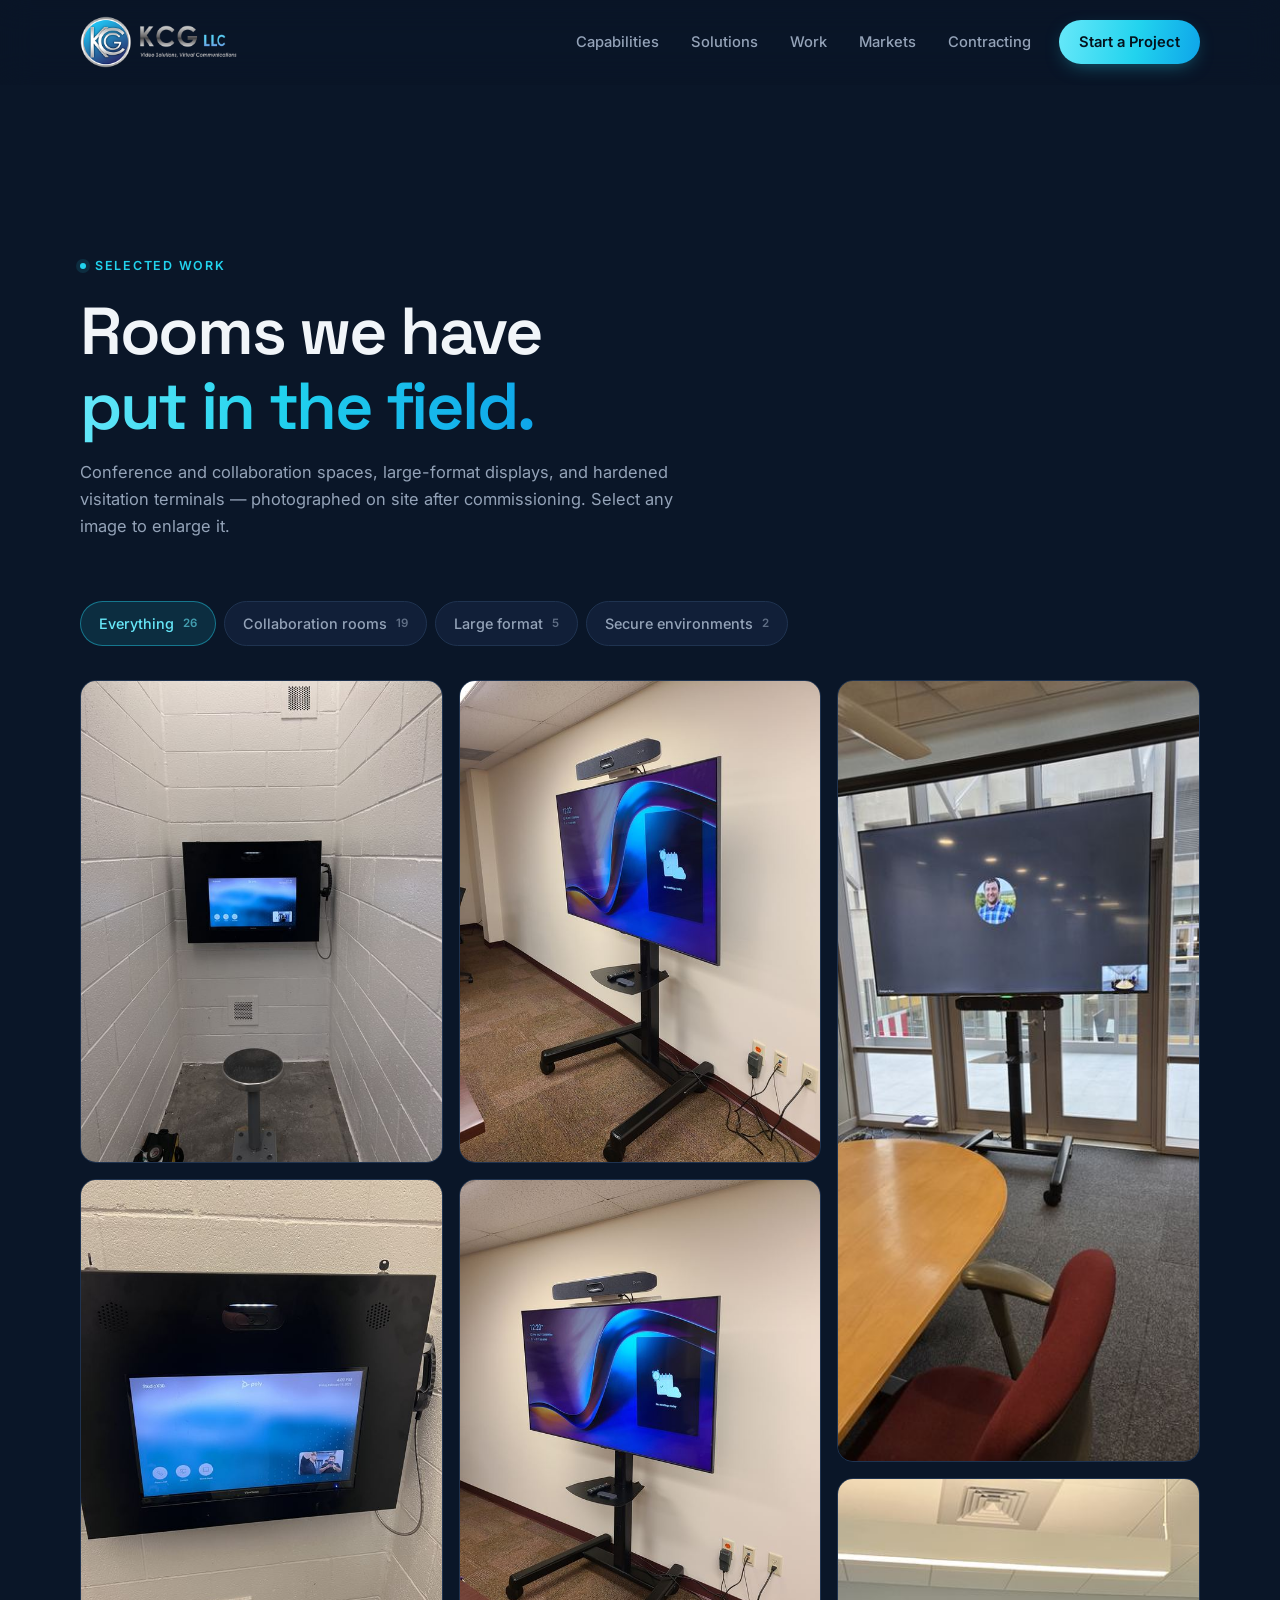
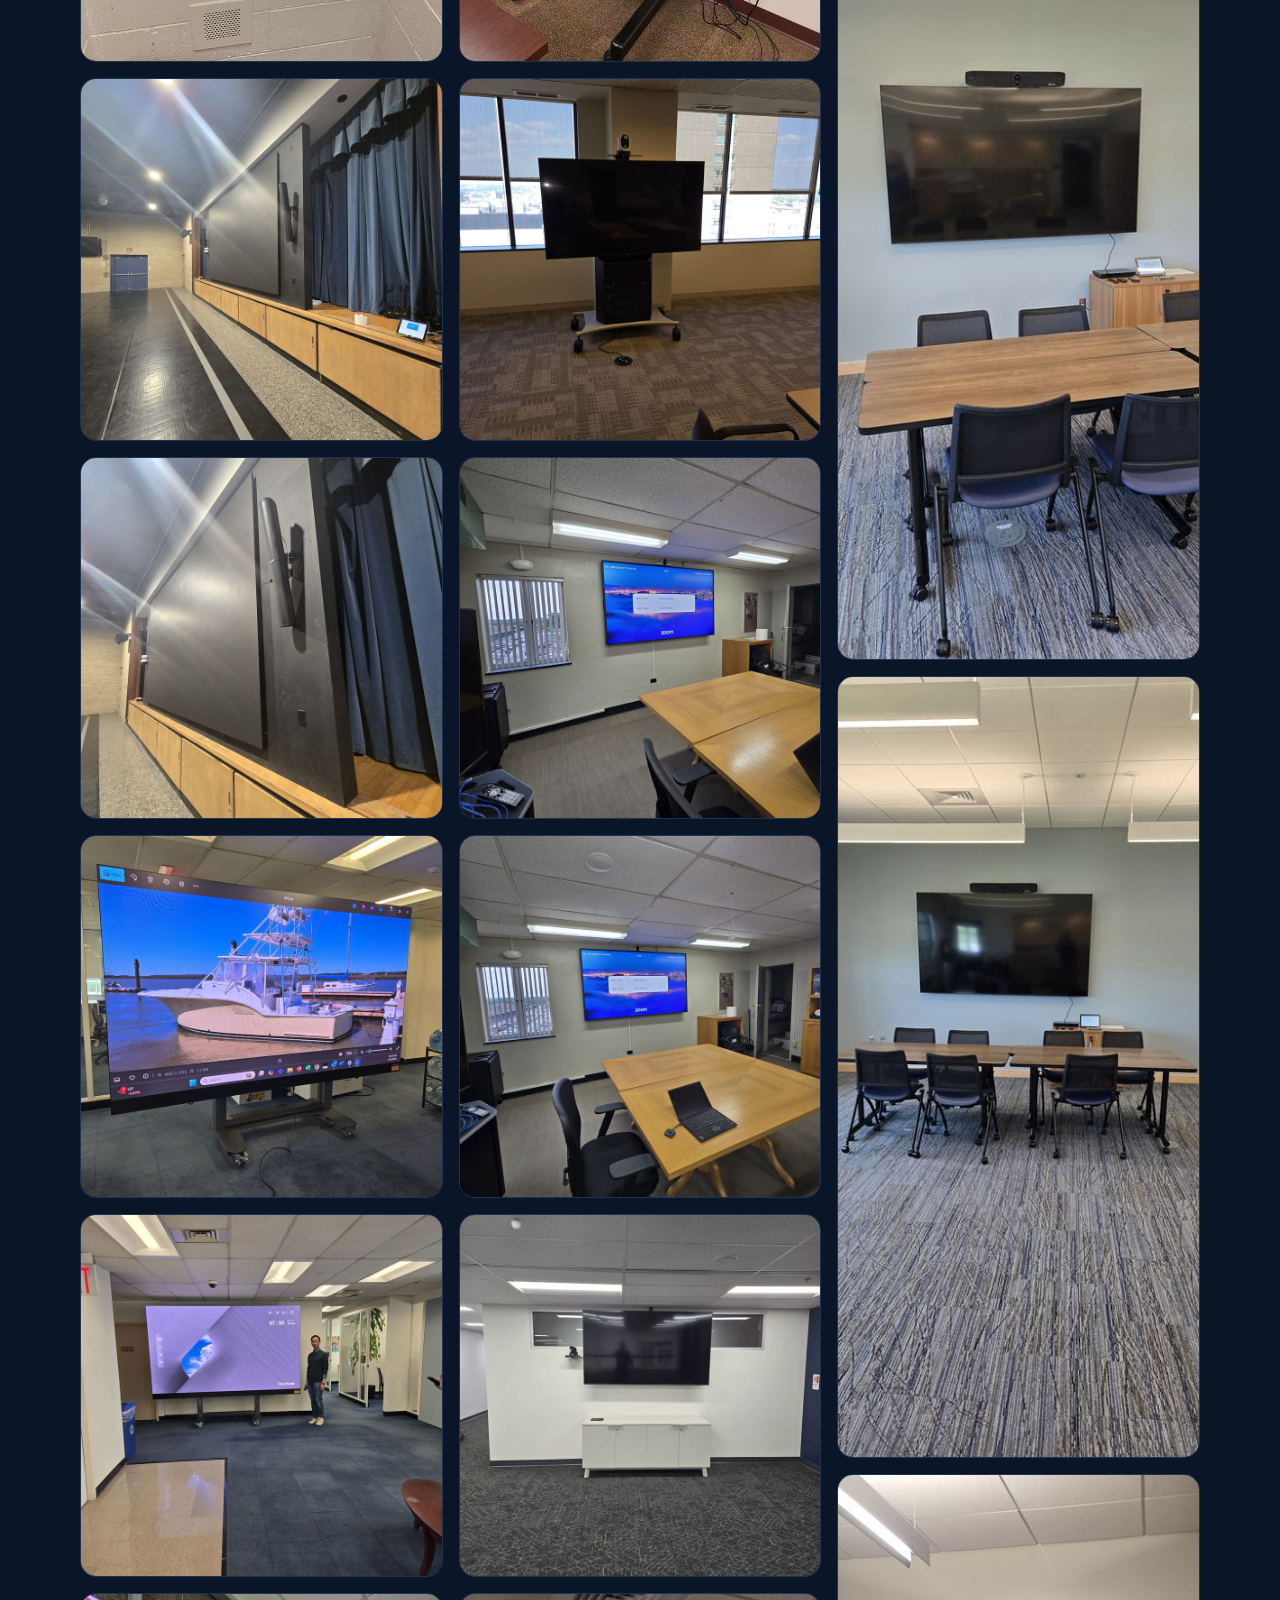
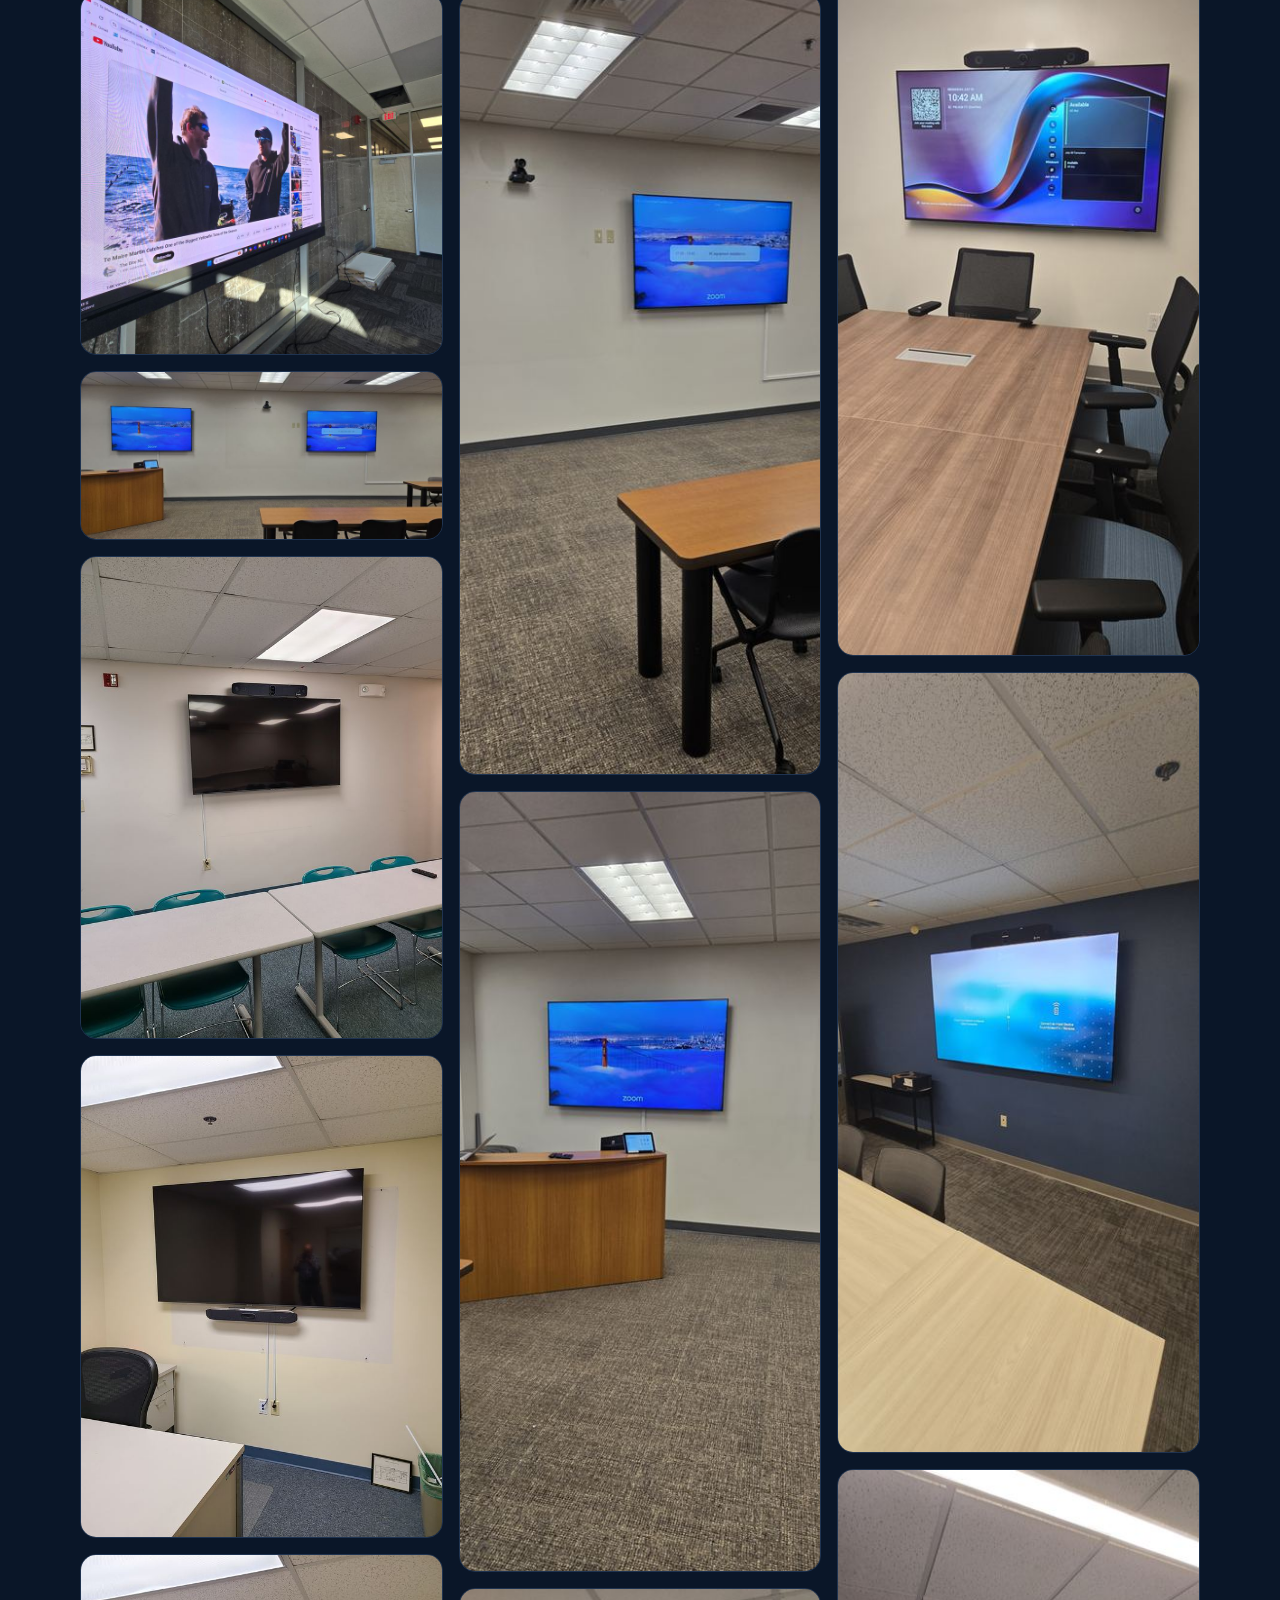
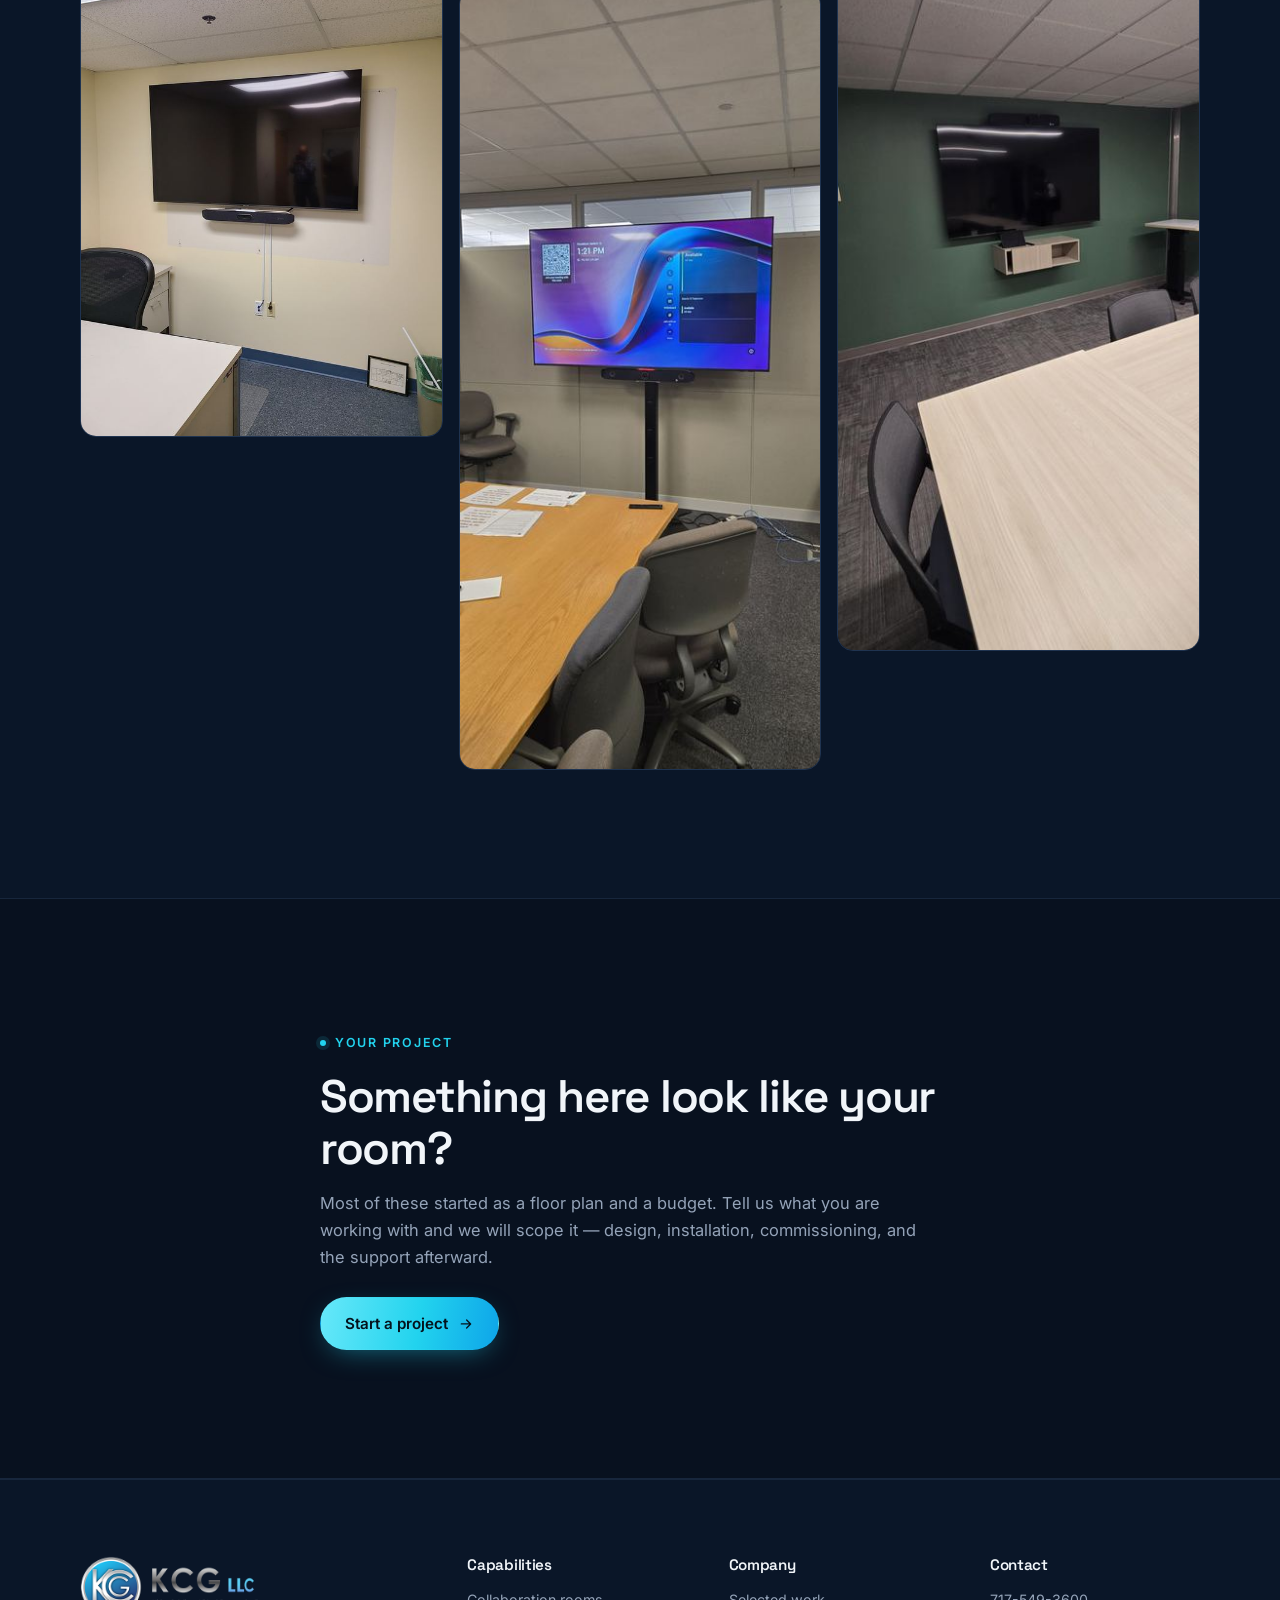
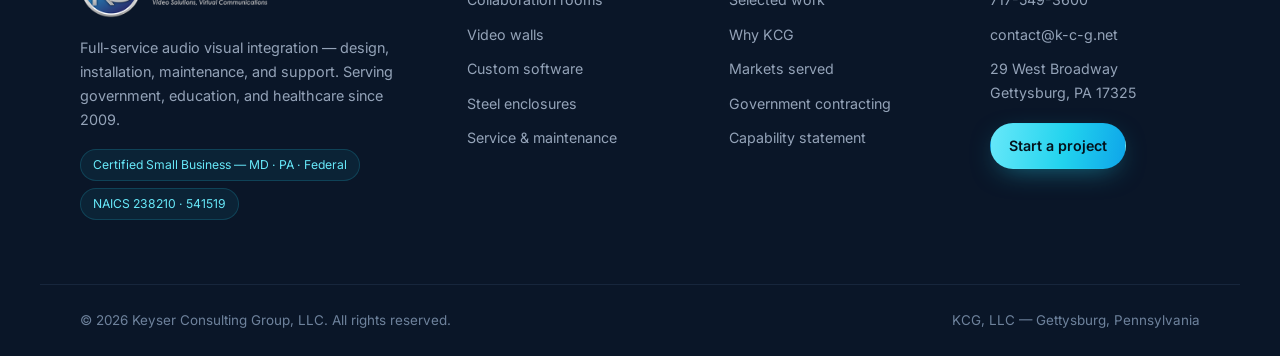
==== work.html @ eac41848 "Add Selected Work gallery page New work.html: filterable masonry gallery of 26 site photos across th" ====
<!DOCTYPE html>
<html lang="en">
<head>
<meta charset="utf-8">
<meta name="viewport" content="width=device-width, initial-scale=1">
<title>Selected Work &mdash; KCG | Keyser Consulting Group</title>
<meta name="description" content="A cross-section of KCG audio visual installations: collaboration and conference rooms, large-format displays, and hardened video visitation terminals for secure facilities.">
<link rel="canonical" href="https://www.k-c-g.net/work.html">

<meta property="og:type" content="website">
<meta property="og:title" content="Selected Work &mdash; KCG">
<meta property="og:description" content="Collaboration rooms, large-format displays, and hardened video visitation terminals installed and supported by KCG.">
<meta property="og:url" content="https://www.k-c-g.net/work.html">
<meta property="og:image" content="https://www.k-c-g.net/assets/og-image.png">
<meta property="og:site_name" content="Keyser Consulting Group">
<meta name="twitter:card" content="summary_large_image">
<meta name="theme-color" content="#0A1628">

<link rel="icon" href="assets/favicon.ico" sizes="any">
<link rel="icon" href="assets/img/favicon-32.png" type="image/png" sizes="32x32">
<link rel="apple-touch-icon" href="assets/img/favicon-180.png">

<link rel="preconnect" href="https://fonts.googleapis.com">
<link rel="preconnect" href="https://fonts.gstatic.com" crossorigin>
<link href="https://fonts.googleapis.com/css2?family=Inter:wght@400;500;600;700&family=Space+Grotesk:wght@500;600;700&display=swap" rel="stylesheet">
<link rel="stylesheet" href="assets/styles.css">
<script>document.documentElement.classList.add('js');</script>
</head>
<body id="top">

<svg width="0" height="0" style="position:absolute" aria-hidden="true" focusable="false">
  <defs>
    <symbol id="i-arrow" viewBox="0 0 24 24"><path d="M5 12h14M13 6l6 6-6 6"/></symbol>
    <symbol id="i-close" viewBox="0 0 24 24"><path d="M18 6L6 18M6 6l12 12"/></symbol>
  </defs>
</svg>

<a class="skip-link" href="#main">Skip to content</a>

<!-- ============ HEADER ============ -->
<header class="site-header" id="site-header">
  <div class="wrap header-inner">
    <a class="brand" href="index.html" aria-label="KCG LLC &mdash; Keyser Consulting Group, home">
      <img class="brand-lockup" src="assets/img/kcg-logo-light.png" width="454" height="150"
           alt="KCG LLC &mdash; Video Solutions, Virtual Communications">
      <img class="brand-badge" src="assets/img/kcgicon.png" width="151" height="150" alt="KCG LLC">
    </a>

    <nav class="site-nav" id="site-nav" aria-label="Primary">
      <a href="index.html#capabilities">Capabilities</a>
      <a href="index.html#solutions">Solutions</a>
      <a href="work.html" aria-current="page">Work</a>
      <a href="index.html#markets">Markets</a>
      <a href="index.html#government">Contracting</a>
      <a class="nav-cta" href="index.html#contact">Start a Project</a>
    </nav>

    <button class="nav-toggle" id="nav-toggle" aria-expanded="false" aria-controls="site-nav" aria-label="Open menu">
      <span></span><span></span><span></span>
    </button>
  </div>
</header>

<main id="main">

  <section class="section gal-head">
    <div class="wrap">
      <header class="section-head">
        <p class="eyebrow"><span class="dot"></span> Selected work</p>
        <h1>Rooms we have<br><span class="grad">put in the field.</span></h1>
        <p class="section-sub">Conference and collaboration spaces, large-format displays, and hardened
        visitation terminals &mdash; photographed on site after commissioning. Select any image to enlarge it.</p>
      </header>

      <div class="gal-filters" role="group" aria-label="Filter work by category">
      <button class="gal-filter" type="button" data-filter="all" aria-pressed="true">Everything <b>26</b></button>
      <button class="gal-filter" type="button" data-filter="collab" aria-pressed="false">Collaboration rooms <b>19</b></button>
      <button class="gal-filter" type="button" data-filter="large" aria-pressed="false">Large format <b>5</b></button>
      <button class="gal-filter" type="button" data-filter="secure" aria-pressed="false">Secure environments <b>2</b></button>
      </div>

      <div class="gal-grid" id="gal-grid">
      <button class="gal-item" type="button" data-cat="secure"
              data-full="assets/work/full/visitation-booth.jpg"
              data-title="Video visitation station" data-cap="Inmate-side visitation terminal set into a block-wall alcove, with handset and fixed seating.">
        <span class="gal-tag">Secure</span>
        <img src="assets/work/thumb/visitation-booth.jpg" width="600" height="800"
             loading="lazy" decoding="async" alt="Video visitation station — Inmate-side visitation terminal set into a block-wall alcove, with handset and fixed seating.">
        <span class="gal-cap"><strong>Video visitation station</strong><span>Inmate-side visitation terminal set into a block-wall alcove, with handset and fixed seating.</span></span>
      </button>
      <button class="gal-item" type="button" data-cat="secure"
              data-full="assets/work/full/visitation-enclosure.jpg"
              data-title="Hardened steel enclosure" data-cap="Fabricated enclosure housing the display, camera, speakers and handset — serviceable from the front.">
        <span class="gal-tag">Secure</span>
        <img src="assets/work/thumb/visitation-enclosure.jpg" width="600" height="800"
             loading="lazy" decoding="async" alt="Hardened steel enclosure — Fabricated enclosure housing the display, camera, speakers and handset — serviceable from the front.">
        <span class="gal-cap"><strong>Hardened steel enclosure</strong><span>Fabricated enclosure housing the display, camera, speakers and handset — serviceable from the front.</span></span>
      </button>
      <button class="gal-item" type="button" data-cat="large"
              data-full="assets/work/full/auditorium-wide.jpg"
              data-title="Auditorium large-format" data-cap="Large-format display flown beside the stage, with control at the cabinet run below.">
        <span class="gal-tag">Large format</span>
        <img src="assets/work/thumb/auditorium-wide.jpg" width="800" height="800"
             loading="lazy" decoding="async" alt="Auditorium large-format — Large-format display flown beside the stage, with control at the cabinet run below.">
        <span class="gal-cap"><strong>Auditorium large-format</strong><span>Large-format display flown beside the stage, with control at the cabinet run below.</span></span>
      </button>
      <button class="gal-item" type="button" data-cat="large"
              data-full="assets/work/full/auditorium-detail.jpg"
              data-title="Structural mount detail" data-cap="Rear structure and mount for the auditorium display, sized to the wall and the sightlines.">
        <span class="gal-tag">Large format</span>
        <img src="assets/work/thumb/auditorium-detail.jpg" width="800" height="800"
             loading="lazy" decoding="async" alt="Structural mount detail — Rear structure and mount for the auditorium display, sized to the wall and the sightlines.">
        <span class="gal-cap"><strong>Structural mount detail</strong><span>Rear structure and mount for the auditorium display, sized to the wall and the sightlines.</span></span>
      </button>
      <button class="gal-item" type="button" data-cat="large"
              data-full="assets/work/full/large-format-stand.jpg"
              data-title="Large-format on rolling stand" data-cap="Oversized panel on a mobile base for rooms that need to reconfigure between events.">
        <span class="gal-tag">Large format</span>
        <img src="assets/work/thumb/large-format-stand.jpg" width="800" height="800"
             loading="lazy" decoding="async" alt="Large-format on rolling stand — Oversized panel on a mobile base for rooms that need to reconfigure between events.">
        <span class="gal-cap"><strong>Large-format on rolling stand</strong><span>Oversized panel on a mobile base for rooms that need to reconfigure between events.</span></span>
      </button>
      <button class="gal-item" type="button" data-cat="large"
              data-full="assets/work/full/viewsonic-lobby.jpg"
              data-title="ViewSonic interactive panel" data-cap="Interactive panel in an open work area — scale shown against a standing figure.">
        <span class="gal-tag">Large format</span>
        <img src="assets/work/thumb/viewsonic-lobby.jpg" width="800" height="800"
             loading="lazy" decoding="async" alt="ViewSonic interactive panel — Interactive panel in an open work area — scale shown against a standing figure.">
        <span class="gal-cap"><strong>ViewSonic interactive panel</strong><span>Interactive panel in an open work area — scale shown against a standing figure.</span></span>
      </button>
      <button class="gal-item" type="button" data-cat="large"
              data-full="assets/work/full/interactive-stone.jpg"
              data-title="Interactive display, stone wall" data-cap="Interactive panel mounted to a finished stone feature wall with concealed cabling.">
        <span class="gal-tag">Large format</span>
        <img src="assets/work/thumb/interactive-stone.jpg" width="800" height="800"
             loading="lazy" decoding="async" alt="Interactive display, stone wall — Interactive panel mounted to a finished stone feature wall with concealed cabling.">
        <span class="gal-cap"><strong>Interactive display, stone wall</strong><span>Interactive panel mounted to a finished stone feature wall with concealed cabling.</span></span>
      </button>
      <button class="gal-item" type="button" data-cat="collab"
              data-full="assets/work/full/dual-display-room.jpg"
              data-title="Dual-display conference room" data-cap="Two displays on a single wall so far-end video and shared content each get a full screen.">
        <span class="gal-tag">Collaboration</span>
        <img src="assets/work/thumb/dual-display-room.jpg" width="800" height="370"
             loading="lazy" decoding="async" alt="Dual-display conference room — Two displays on a single wall so far-end video and shared content each get a full screen.">
        <span class="gal-cap"><strong>Dual-display conference room</strong><span>Two displays on a single wall so far-end video and shared content each get a full screen.</span></span>
      </button>
      <button class="gal-item" type="button" data-cat="collab"
              data-full="assets/work/full/training-room.jpg"
              data-title="Training room" data-cap="Wall-mounted display with an integrated video bar above, serving a full classroom layout.">
        <span class="gal-tag">Collaboration</span>
        <img src="assets/work/thumb/training-room.jpg" width="600" height="800"
             loading="lazy" decoding="async" alt="Training room — Wall-mounted display with an integrated video bar above, serving a full classroom layout.">
        <span class="gal-cap"><strong>Training room</strong><span>Wall-mounted display with an integrated video bar above, serving a full classroom layout.</span></span>
      </button>
      <button class="gal-item" type="button" data-cat="collab"
              data-full="assets/work/full/huddle-soundbar-01.jpg"
              data-title="Huddle space" data-cap="Display with soundbar and camera, set into a partitioned office floor.">
        <span class="gal-tag">Collaboration</span>
        <img src="assets/work/thumb/huddle-soundbar-01.jpg" width="600" height="800"
             loading="lazy" decoding="async" alt="Huddle space — Display with soundbar and camera, set into a partitioned office floor.">
        <span class="gal-cap"><strong>Huddle space</strong><span>Display with soundbar and camera, set into a partitioned office floor.</span></span>
      </button>
      <button class="gal-item" type="button" data-cat="collab"
              data-full="assets/work/full/huddle-soundbar-02.jpg"
              data-title="Huddle space, wide" data-cap="The same room from the entry — cabling dressed to the outlet, no exposed runs.">
        <span class="gal-tag">Collaboration</span>
        <img src="assets/work/thumb/huddle-soundbar-02.jpg" width="600" height="800"
             loading="lazy" decoding="async" alt="Huddle space, wide — The same room from the entry — cabling dressed to the outlet, no exposed runs.">
        <span class="gal-cap"><strong>Huddle space, wide</strong><span>The same room from the entry — cabling dressed to the outlet, no exposed runs.</span></span>
      </button>
      <button class="gal-item" type="button" data-cat="collab"
              data-full="assets/work/full/mobile-cart-01.jpg"
              data-title="Mobile conferencing cart" data-cap="Display and video bar on a rolling stand, ready for a room without permanent infrastructure.">
        <span class="gal-tag">Collaboration</span>
        <img src="assets/work/thumb/mobile-cart-01.jpg" width="600" height="800"
             loading="lazy" decoding="async" alt="Mobile conferencing cart — Display and video bar on a rolling stand, ready for a room without permanent infrastructure.">
        <span class="gal-cap"><strong>Mobile conferencing cart</strong><span>Display and video bar on a rolling stand, ready for a room without permanent infrastructure.</span></span>
      </button>
      <button class="gal-item" type="button" data-cat="collab"
              data-full="assets/work/full/mobile-cart-02.jpg"
              data-title="Cart, front elevation" data-cap="Same cart squared up — shelf for the codec, cable management down the column.">
        <span class="gal-tag">Collaboration</span>
        <img src="assets/work/thumb/mobile-cart-02.jpg" width="600" height="800"
             loading="lazy" decoding="async" alt="Cart, front elevation — Same cart squared up — shelf for the codec, cable management down the column.">
        <span class="gal-cap"><strong>Cart, front elevation</strong><span>Same cart squared up — shelf for the codec, cable management down the column.</span></span>
      </button>
      <button class="gal-item" type="button" data-cat="collab"
              data-full="assets/work/full/executive-cart.jpg"
              data-title="Executive mobile unit" data-cap="Large display and PTZ camera on a mobile base in a window-lined corner office.">
        <span class="gal-tag">Collaboration</span>
        <img src="assets/work/thumb/executive-cart.jpg" width="800" height="800"
             loading="lazy" decoding="async" alt="Executive mobile unit — Large display and PTZ camera on a mobile base in a window-lined corner office.">
        <span class="gal-cap"><strong>Executive mobile unit</strong><span>Large display and PTZ camera on a mobile base in a window-lined corner office.</span></span>
      </button>
      <button class="gal-item" type="button" data-cat="collab"
              data-full="assets/work/full/zoom-room-01.jpg"
              data-title="Zoom Room" data-cap="Wall display running Zoom Rooms, positioned for the existing table geometry.">
        <span class="gal-tag">Collaboration</span>
        <img src="assets/work/thumb/zoom-room-01.jpg" width="800" height="800"
             loading="lazy" decoding="async" alt="Zoom Room — Wall display running Zoom Rooms, positioned for the existing table geometry.">
        <span class="gal-cap"><strong>Zoom Room</strong><span>Wall display running Zoom Rooms, positioned for the existing table geometry.</span></span>
      </button>
      <button class="gal-item" type="button" data-cat="collab"
              data-full="assets/work/full/zoom-room-02.jpg"
              data-title="Zoom Room, seated view" data-cap="The same room from a participant seat — what the far end actually frames.">
        <span class="gal-tag">Collaboration</span>
        <img src="assets/work/thumb/zoom-room-02.jpg" width="800" height="800"
             loading="lazy" decoding="async" alt="Zoom Room, seated view — The same room from a participant seat — what the far end actually frames.">
        <span class="gal-cap"><strong>Zoom Room, seated view</strong><span>The same room from a participant seat — what the far end actually frames.</span></span>
      </button>
      <button class="gal-item" type="button" data-cat="collab"
              data-full="assets/work/full/boardroom-credenza.jpg"
              data-title="Conference room" data-cap="Display and camera above a credenza, flanked by interior glazing.">
        <span class="gal-tag">Collaboration</span>
        <img src="assets/work/thumb/boardroom-credenza.jpg" width="800" height="800"
             loading="lazy" decoding="async" alt="Conference room — Display and camera above a credenza, flanked by interior glazing.">
        <span class="gal-cap"><strong>Conference room</strong><span>Display and camera above a credenza, flanked by interior glazing.</span></span>
      </button>
      <button class="gal-item" type="button" data-cat="collab"
              data-full="assets/work/full/zoom-room-03.jpg"
              data-title="Meeting room" data-cap="Compact room with display and ceiling-mounted camera on the opposing wall.">
        <span class="gal-tag">Collaboration</span>
        <img src="assets/work/thumb/zoom-room-03.jpg" width="370" height="800"
             loading="lazy" decoding="async" alt="Meeting room — Compact room with display and ceiling-mounted camera on the opposing wall.">
        <span class="gal-cap"><strong>Meeting room</strong><span>Compact room with display and ceiling-mounted camera on the opposing wall.</span></span>
      </button>
      <button class="gal-item" type="button" data-cat="collab"
              data-full="assets/work/full/touch-panel-room.jpg"
              data-title="Touch-panel control" data-cap="Room control on the credenza — one panel to start, join, and share.">
        <span class="gal-tag">Collaboration</span>
        <img src="assets/work/thumb/touch-panel-room.jpg" width="370" height="800"
             loading="lazy" decoding="async" alt="Touch-panel control — Room control on the credenza — one panel to start, join, and share.">
        <span class="gal-cap"><strong>Touch-panel control</strong><span>Room control on the credenza — one panel to start, join, and share.</span></span>
      </button>
      <button class="gal-item" type="button" data-cat="collab"
              data-full="assets/work/full/cart-room.jpg"
              data-title="Cart-based room" data-cap="Rolling display serving a conference table without permanent wall penetrations.">
        <span class="gal-tag">Collaboration</span>
        <img src="assets/work/thumb/cart-room.jpg" width="370" height="800"
             loading="lazy" decoding="async" alt="Cart-based room — Rolling display serving a conference table without permanent wall penetrations.">
        <span class="gal-cap"><strong>Cart-based room</strong><span>Rolling display serving a conference table without permanent wall penetrations.</span></span>
      </button>
      <button class="gal-item" type="button" data-cat="collab"
              data-full="assets/work/full/lobby-cart.jpg"
              data-title="Mobile display, glazed bay" data-cap="Display on a mobile lift base in a daylight-heavy meeting bay.">
        <span class="gal-tag">Collaboration</span>
        <img src="assets/work/thumb/lobby-cart.jpg" width="370" height="800"
             loading="lazy" decoding="async" alt="Mobile display, glazed bay — Display on a mobile lift base in a daylight-heavy meeting bay.">
        <span class="gal-cap"><strong>Mobile display, glazed bay</strong><span>Display on a mobile lift base in a daylight-heavy meeting bay.</span></span>
      </button>
      <button class="gal-item" type="button" data-cat="collab"
              data-full="assets/work/full/meeting-room-01.jpg"
              data-title="Meeting room" data-cap="Display and video bar sized to a six-person table.">
        <span class="gal-tag">Collaboration</span>
        <img src="assets/work/thumb/meeting-room-01.jpg" width="370" height="800"
             loading="lazy" decoding="async" alt="Meeting room — Display and video bar sized to a six-person table.">
        <span class="gal-cap"><strong>Meeting room</strong><span>Display and video bar sized to a six-person table.</span></span>
      </button>
      <button class="gal-item" type="button" data-cat="collab"
              data-full="assets/work/full/meeting-room-02.jpg"
              data-title="Board room" data-cap="Longer table, same standards-based layout — one design scaled to a bigger room.">
        <span class="gal-tag">Collaboration</span>
        <img src="assets/work/thumb/meeting-room-02.jpg" width="370" height="800"
             loading="lazy" decoding="async" alt="Board room — Longer table, same standards-based layout — one design scaled to a bigger room.">
        <span class="gal-cap"><strong>Board room</strong><span>Longer table, same standards-based layout — one design scaled to a bigger room.</span></span>
      </button>
      <button class="gal-item" type="button" data-cat="collab"
              data-full="assets/work/full/meeting-room-03.jpg"
              data-title="Conference room" data-cap="Display with video bar above, control on the table surface.">
        <span class="gal-tag">Collaboration</span>
        <img src="assets/work/thumb/meeting-room-03.jpg" width="370" height="800"
             loading="lazy" decoding="async" alt="Conference room — Display with video bar above, control on the table surface.">
        <span class="gal-cap"><strong>Conference room</strong><span>Display with video bar above, control on the table surface.</span></span>
      </button>
      <button class="gal-item" type="button" data-cat="collab"
              data-full="assets/work/full/accent-wall-room.jpg"
              data-title="Display on accent wall" data-cap="Panel centred on a painted accent wall with the console kept low and clear.">
        <span class="gal-tag">Collaboration</span>
        <img src="assets/work/thumb/accent-wall-room.jpg" width="370" height="800"
             loading="lazy" decoding="async" alt="Display on accent wall — Panel centred on a painted accent wall with the console kept low and clear.">
        <span class="gal-cap"><strong>Display on accent wall</strong><span>Panel centred on a painted accent wall with the console kept low and clear.</span></span>
      </button>
      <button class="gal-item" type="button" data-cat="collab"
              data-full="assets/work/full/green-room.jpg"
              data-title="Meeting room" data-cap="Display and soundbar on a colour-blocked wall, mounted to clear the table edge.">
        <span class="gal-tag">Collaboration</span>
        <img src="assets/work/thumb/green-room.jpg" width="370" height="800"
             loading="lazy" decoding="async" alt="Meeting room — Display and soundbar on a colour-blocked wall, mounted to clear the table edge.">
        <span class="gal-cap"><strong>Meeting room</strong><span>Display and soundbar on a colour-blocked wall, mounted to clear the table edge.</span></span>
      </button>
      </div>
    </div>
  </section>

  <section class="section section-alt">
    <div class="wrap section-head" style="margin-bottom:0">
      <p class="eyebrow"><span class="dot"></span> Your project</p>
      <h2>Something here look like your room?</h2>
      <p class="section-sub">Most of these started as a floor plan and a budget. Tell us what you are working
      with and we will scope it &mdash; design, installation, commissioning, and the support afterward.</p>
      <p style="margin-top:26px">
        <a class="btn btn-primary" href="index.html#contact">Start a project <svg class="ico"><use href="#i-arrow"/></svg></a>
      </p>
    </div>
  </section>

</main>

<!-- ============ LIGHTBOX ============ -->
<div class="lb" id="lb" role="dialog" aria-modal="true" aria-label="Image viewer" aria-hidden="true">
  <button class="lb-btn lb-close" id="lb-close" type="button" aria-label="Close viewer">
    <svg class="ico"><use href="#i-close"/></svg>
  </button>
  <button class="lb-btn lb-prev" id="lb-prev" type="button" aria-label="Previous image">
    <svg class="ico"><use href="#i-arrow"/></svg>
  </button>
  <button class="lb-btn lb-next" id="lb-next" type="button" aria-label="Next image">
    <svg class="ico"><use href="#i-arrow"/></svg>
  </button>
  <img id="lb-img" src="" alt="">
  <div class="lb-meta">
    <p class="lb-count" id="lb-count"></p>
    <strong id="lb-title"></strong>
    <span id="lb-cap"></span>
  </div>
</div>

<!-- ============ FOOTER ============ -->
<footer class="site-footer">
  <div class="wrap footer-grid">
    <div class="footer-brand">
      <a class="brand brand-footer" href="index.html" aria-label="KCG LLC &mdash; Keyser Consulting Group, home">
        <img class="brand-lockup" src="assets/img/kcg-logo-light.png" width="454" height="150"
             alt="KCG LLC &mdash; Video Solutions, Virtual Communications">
      </a>
      <p>Full-service audio visual integration &mdash; design, installation, maintenance, and support. Serving government, education, and healthcare since 2009.</p>
      <p class="footer-badges">
        <span>Certified Small Business &mdash; MD &middot; PA &middot; Federal</span>
        <span>NAICS 238210 &middot; 541519</span>
      </p>
    </div>

    <nav class="footer-col" aria-label="Capabilities">
      <h4>Capabilities</h4>
      <a href="index.html#solutions">Collaboration rooms</a>
      <a href="index.html#solutions">Video walls</a>
      <a href="index.html#solutions">Custom software</a>
      <a href="index.html#solutions">Steel enclosures</a>
      <a href="index.html#capabilities">Service &amp; maintenance</a>
    </nav>

    <nav class="footer-col" aria-label="Company">
      <h4>Company</h4>
      <a href="work.html">Selected work</a>
      <a href="index.html#why">Why KCG</a>
      <a href="index.html#markets">Markets served</a>
      <a href="index.html#government">Government contracting</a>
      <a href="assets/KCG-Capability-Statement.pdf" download>Capability statement</a>
    </nav>

    <div class="footer-col">
      <h4>Contact</h4>
      <a href="tel:+17175493600">717-549-3600</a>
      <a href="mailto:contact@k-c-g.net">contact@k-c-g.net</a>
      <address>29 West Broadway<br>Gettysburg, PA 17325</address>
      <a class="btn btn-primary btn-sm" href="index.html#contact">Start a project</a>
    </div>
  </div>

  <div class="wrap footer-bottom">
    <p>&copy; <span id="year">2026</span> Keyser Consulting Group, LLC. All rights reserved.</p>
    <p>KCG, LLC &mdash; Gettysburg, Pennsylvania</p>
  </div>
</footer>

<script src="assets/script.js"></script>
<script src="assets/gallery.js"></script>
</body>
</html>
---- assets/styles.css ----
/* =========================================================================
   KCG — Keyser Consulting Group
   Deep navy + electric cyan. Dark-first, single stylesheet, no dependencies.
   ========================================================================= */

/* ---------- Tokens ---------- */
:root {
  --bg:        #0A1628;
  --bg-2:      #08111F;
  --surface:   #111F38;
  --surface-2: #16273F;
  --line:      #1F3350;
  --line-soft: #17263C;

  --text:      #F1F5F9;
  --muted:     #94A3B8;
  --muted-2:   #6E829C;

  --accent:    #22D3EE;
  --accent-2:  #0EA5E9;
  --accent-3:  #67E8F9;
  --accent-dim: rgba(34, 211, 238, .12);

  --radius:    16px;
  --radius-sm: 10px;
  --radius-lg: 24px;

  --wrap:      1200px;
  --pad:       clamp(20px, 5vw, 40px);

  --font:      'Inter', -apple-system, BlinkMacSystemFont, 'Segoe UI', Roboto, Helvetica, Arial, sans-serif;
  --display:   'Space Grotesk', var(--font);

  --shadow:    0 24px 60px -20px rgba(0, 0, 0, .7);
  --shadow-sm: 0 8px 24px -12px rgba(0, 0, 0, .8);

  --ease:      cubic-bezier(.22, 1, .36, 1);
}

/* ---------- Reset ---------- */
*, *::before, *::after { box-sizing: border-box; }
* { margin: 0; }

html { scroll-behavior: smooth; scroll-padding-top: 100px; -webkit-text-size-adjust: 100%; }

body {
  background: var(--bg);
  color: var(--text);
  font-family: var(--font);
  font-size: 16px;
  line-height: 1.65;
  -webkit-font-smoothing: antialiased;
  overflow-x: hidden;
}

img, svg { display: block; max-width: 100%; }
a { color: inherit; text-decoration: none; }
button, input, select, textarea { font: inherit; color: inherit; }
ul, ol { list-style: none; padding: 0; }
address { font-style: normal; }

:focus-visible {
  outline: 2px solid var(--accent);
  outline-offset: 3px;
  border-radius: 4px;
}

.sr-only {
  position: absolute; width: 1px; height: 1px;
  padding: 0; margin: -1px; overflow: hidden;
  clip: rect(0 0 0 0); white-space: nowrap; border: 0;
}

.skip-link {
  position: absolute; left: 50%; top: -60px; transform: translateX(-50%);
  background: var(--accent); color: #04121C; padding: 10px 20px;
  border-radius: 0 0 10px 10px; font-weight: 600; z-index: 999;
  transition: top .2s var(--ease);
}
.skip-link:focus { top: 0; }

/* ---------- Layout ---------- */
.wrap { width: 100%; max-width: var(--wrap); margin-inline: auto; padding-inline: var(--pad); }

.section { padding-block: clamp(72px, 10vw, 128px); position: relative; }
.section-alt { background: var(--bg-2); border-block: 1px solid var(--line-soft); }

/* ---------- Type ---------- */
h1, h2, h3, h4 { font-family: var(--display); line-height: 1.12; letter-spacing: -.02em; font-weight: 600; }
h1 { font-size: clamp(2.35rem, 6vw, 4.15rem); letter-spacing: -.035em; }
h2 { font-size: clamp(1.85rem, 3.7vw, 2.85rem); letter-spacing: -.028em; }
h3 { font-size: clamp(1.12rem, 1.6vw, 1.32rem); }
h4 { font-size: 1.02rem; }

.grad {
  background: linear-gradient(100deg, var(--accent-3) 0%, var(--accent) 42%, var(--accent-2) 100%);
  -webkit-background-clip: text; background-clip: text;
  -webkit-text-fill-color: transparent; color: transparent;
}

.eyebrow {
  display: inline-flex; align-items: center; gap: 9px;
  font-size: .78rem; font-weight: 600; letter-spacing: .14em; text-transform: uppercase;
  color: var(--accent); margin-bottom: 18px;
}
.eyebrow .dot {
  width: 6px; height: 6px; border-radius: 50%; background: var(--accent);
  box-shadow: 0 0 0 4px var(--accent-dim);
}

.lede { font-size: clamp(1.03rem, 1.4vw, 1.16rem); color: var(--muted); max-width: 60ch; }

.section-head { max-width: 720px; margin-bottom: clamp(40px, 5vw, 60px); }
.section-sub { color: var(--muted); font-size: 1.03rem; margin-top: 16px; max-width: 62ch; }

/* ---------- Icons ---------- */
.ico {
  width: 1em; height: 1em; flex: none;
  fill: none; stroke: currentColor; stroke-width: 1.9;
  stroke-linecap: round; stroke-linejoin: round;
}

/* ---------- Buttons ---------- */
.btn {
  display: inline-flex; align-items: center; justify-content: center; gap: 10px;
  padding: 13px 24px; border-radius: 100px; border: 1px solid transparent;
  font-weight: 600; font-size: .95rem; cursor: pointer;
  transition: transform .2s var(--ease), box-shadow .25s var(--ease),
              background .2s var(--ease), border-color .2s var(--ease), color .2s var(--ease);
  white-space: nowrap;
}
.btn .ico { width: 1.05em; height: 1.05em; transition: transform .25s var(--ease); }
.btn:hover .ico { transform: translateX(3px); }

.btn-primary {
  background: linear-gradient(100deg, var(--accent-3), var(--accent) 55%, var(--accent-2));
  color: #04121C;
  box-shadow: 0 8px 28px -10px rgba(34, 211, 238, .55);
}
.btn-primary:hover { transform: translateY(-2px); box-shadow: 0 14px 36px -10px rgba(34, 211, 238, .7); }

.btn-ghost { background: transparent; border-color: var(--line); color: var(--text); }
.btn-ghost:hover { border-color: var(--accent); color: var(--accent); background: var(--accent-dim); transform: translateY(-2px); }

.btn-sm { padding: 10px 18px; font-size: .88rem; margin-top: 8px; }
.btn[disabled] { opacity: .55; pointer-events: none; }

/* =========================================================================
   HEADER
   ========================================================================= */
.site-header {
  position: sticky; top: 0; z-index: 100;
  background: rgba(10, 22, 40, .72);
  backdrop-filter: blur(16px); -webkit-backdrop-filter: blur(16px);
  border-bottom: 1px solid transparent;
  transition: border-color .3s var(--ease), background .3s var(--ease);
}
.site-header.scrolled { border-bottom-color: var(--line-soft); background: rgba(10, 22, 40, .92); }

.header-inner { display: flex; align-items: center; justify-content: space-between; gap: 24px; height: 84px; }

.brand { display: inline-flex; align-items: center; }
.brand img { width: auto; transition: opacity .2s var(--ease); }
.brand:hover img { opacity: .85; }
.brand-lockup { height: 52px; }
.brand-badge  { height: 42px; display: none; }
.brand-footer .brand-lockup { height: 62px; }

.site-nav { display: flex; align-items: center; gap: 4px; }
.site-nav a {
  padding: 9px 14px; border-radius: 100px; font-size: .92rem; font-weight: 500;
  color: var(--muted); transition: color .2s, background .2s;
}
.site-nav a:hover { color: var(--text); background: rgba(255, 255, 255, .045); }
.site-nav a.active { color: var(--accent); }

.nav-cta {
  margin-left: 10px;
  background: linear-gradient(100deg, var(--accent-3), var(--accent) 55%, var(--accent-2));
  color: #04121C !important; font-weight: 600 !important; padding: 10px 20px !important;
  box-shadow: 0 6px 20px -8px rgba(34, 211, 238, .55);
}
.nav-cta:hover { background: linear-gradient(100deg, var(--accent-3), var(--accent) 55%, var(--accent-2)) !important; transform: translateY(-1px); }

.nav-toggle {
  display: none; width: 44px; height: 44px; border: 1px solid var(--line);
  background: transparent; border-radius: 12px; cursor: pointer;
  flex-direction: column; align-items: center; justify-content: center; gap: 5px;
}
.nav-toggle span { width: 18px; height: 2px; background: var(--text); border-radius: 2px; transition: transform .25s var(--ease), opacity .2s; }
.nav-toggle[aria-expanded="true"] span:nth-child(1) { transform: translateY(7px) rotate(45deg); }
.nav-toggle[aria-expanded="true"] span:nth-child(2) { opacity: 0; }
.nav-toggle[aria-expanded="true"] span:nth-child(3) { transform: translateY(-7px) rotate(-45deg); }

/* =========================================================================
   HERO
   ========================================================================= */
.hero { position: relative; padding-top: clamp(56px, 8vw, 96px); padding-bottom: clamp(48px, 6vw, 72px); overflow: hidden; }

.hero-bg { position: absolute; inset: 0; pointer-events: none; }
.glow { position: absolute; border-radius: 50%; filter: blur(90px); opacity: .5; }
.glow-a { width: 620px; height: 620px; top: -220px; right: -140px; background: radial-gradient(circle, rgba(14,165,233,.55), transparent 68%); }
.glow-b { width: 520px; height: 520px; bottom: -260px; left: -160px; background: radial-gradient(circle, rgba(34,211,238,.3), transparent 68%); }
.glow-c { width: 760px; height: 760px; top: -180px; left: 50%; transform: translateX(-50%); background: radial-gradient(circle, rgba(14,165,233,.22), transparent 66%); }

.grid-overlay {
  position: absolute; inset: 0;
  background-image:
    linear-gradient(rgba(148, 163, 184, .055) 1px, transparent 1px),
    linear-gradient(90deg, rgba(148, 163, 184, .055) 1px, transparent 1px);
  background-size: 64px 64px;
  mask-image: radial-gradient(ellipse 90% 60% at 50% 30%, #000 30%, transparent 78%);
  -webkit-mask-image: radial-gradient(ellipse 90% 60% at 50% 30%, #000 30%, transparent 78%);
}

.hero-inner {
  position: relative; display: grid; grid-template-columns: 1.08fr .92fr;
  gap: clamp(36px, 5vw, 72px); align-items: center;
  padding-bottom: clamp(48px, 6vw, 80px);
}

.hero-copy h1 { margin-bottom: 24px; }
.hero-actions { display: flex; flex-wrap: wrap; gap: 14px; margin-top: 34px; }

.hero-trust { display: flex; flex-wrap: wrap; gap: 10px 26px; margin-top: 38px; }
.hero-trust li { display: inline-flex; align-items: center; gap: 9px; font-size: .87rem; color: var(--muted); }
.hero-trust .ico { width: 15px; height: 15px; color: var(--accent); stroke-width: 2.6; }

/* Hero visual — abstract video wall */
.hero-visual { position: relative; aspect-ratio: 4 / 3.1; }

.videowall {
  position: absolute; inset: 0; border-radius: var(--radius-lg);
  border: 1px solid var(--line);
  background: linear-gradient(160deg, var(--surface), var(--bg-2));
  box-shadow: var(--shadow); overflow: hidden; padding: 18px;
}
.panel-grid { display: grid; grid-template-columns: repeat(3, 1fr); grid-template-rows: repeat(3, 1fr); gap: 8px; height: 100%; }
.panel-grid span {
  border-radius: 8px; border: 1px solid rgba(34, 211, 238, .16);
  background: linear-gradient(150deg, rgba(34, 211, 238, .1), rgba(14, 165, 233, .03));
  animation: panelPulse 5s var(--ease) infinite;
}
.panel-grid span:nth-child(1) { animation-delay: 0s; }
.panel-grid span:nth-child(2) { animation-delay: .25s; }
.panel-grid span:nth-child(3) { animation-delay: .5s; }
.panel-grid span:nth-child(4) { animation-delay: .75s; }
.panel-grid span:nth-child(5) { animation-delay: 1s; background: linear-gradient(150deg, rgba(34,211,238,.26), rgba(14,165,233,.08)); }
.panel-grid span:nth-child(6) { animation-delay: 1.25s; }
.panel-grid span:nth-child(7) { animation-delay: 1.5s; }
.panel-grid span:nth-child(8) { animation-delay: 1.75s; }
.panel-grid span:nth-child(9) { animation-delay: 2s; }

@keyframes panelPulse {
  0%, 100% { opacity: .45; }
  50%      { opacity: 1; }
}

.sweep {
  position: absolute; inset: 0;
  background: linear-gradient(115deg, transparent 38%, rgba(103, 232, 249, .16) 50%, transparent 62%);
  animation: sweepMove 6s linear infinite;
}
@keyframes sweepMove {
  0%   { transform: translateX(-120%); }
  100% { transform: translateX(120%); }
}

.vw-label {
  position: absolute; left: 18px; bottom: 18px;
  display: inline-flex; align-items: center; gap: 8px;
  font-family: var(--display); font-size: .68rem; letter-spacing: .16em;
  color: var(--accent-3);
  background: rgba(8, 17, 31, .82); border: 1px solid var(--line);
  padding: 6px 12px; border-radius: 100px;
}
.live { width: 6px; height: 6px; border-radius: 50%; background: #34D399; box-shadow: 0 0 8px #34D399; animation: blink 2s ease-in-out infinite; }
@keyframes blink { 0%, 100% { opacity: 1; } 50% { opacity: .35; } }

.float-card {
  position: absolute; display: flex; align-items: center; gap: 12px;
  background: rgba(17, 31, 56, .92); backdrop-filter: blur(12px);
  border: 1px solid var(--line); border-radius: 14px;
  padding: 12px 16px; box-shadow: var(--shadow-sm);
  animation: floatY 6s ease-in-out infinite;
}
.float-card .ico { width: 20px; height: 20px; color: var(--accent); }
.float-card strong { display: block; font-size: .85rem; font-weight: 600; line-height: 1.3; }
.float-card small { font-size: .72rem; color: var(--muted-2); }
.fc-1 { top: 5%;    left: -6%;  }
.fc-4 { top: 46%;   left: -9%;  animation-delay: 2.4s; }
.fc-3 { top: 8%;    right: -7%; animation-delay: .8s;  }
.fc-2 { top: 42%;   right: -5%; animation-delay: 1.6s; }
.fc-5 { bottom: 6%; right: -7%; animation-delay: 3.2s; }
@keyframes floatY { 0%, 100% { transform: translateY(0); } 50% { transform: translateY(-9px); } }

/* Stats */
.statbar {
  position: relative; display: grid; grid-template-columns: repeat(4, 1fr);
  gap: 1px; background: var(--line-soft);
  border: 1px solid var(--line-soft); border-radius: var(--radius); overflow: hidden;
}
.stat { background: var(--bg); padding: 26px 24px; }
.stat .num {
  display: block; font-family: var(--display); font-size: clamp(1.7rem, 3vw, 2.3rem);
  font-weight: 600; letter-spacing: -.03em;
  background: linear-gradient(100deg, var(--accent-3), var(--accent-2));
  -webkit-background-clip: text; background-clip: text; -webkit-text-fill-color: transparent; color: transparent;
}
.stat .lbl { display: block; font-size: .82rem; color: var(--muted); margin-top: 6px; }

/* =========================================================================
   PARTNER MARQUEE
   ========================================================================= */
.partners { padding-block: clamp(44px, 6vw, 68px); border-block: 1px solid var(--line-soft); background: var(--bg-2); }
.partners-title {
  text-align: center; font-size: .76rem; letter-spacing: .18em; text-transform: uppercase;
  color: var(--muted-2); margin-bottom: 30px;
}
.marquee {
  overflow: hidden;
  mask-image: linear-gradient(90deg, transparent, #000 12%, #000 88%, transparent);
  -webkit-mask-image: linear-gradient(90deg, transparent, #000 12%, #000 88%, transparent);
}
.marquee-track { display: flex; width: max-content; animation: scrollX 38s linear infinite; }
.marquee:hover .marquee-track { animation-play-state: paused; }
.marquee-list { display: flex; align-items: center; gap: clamp(28px, 4vw, 56px); padding-right: clamp(28px, 4vw, 56px); }
.marquee-list li {
  font-family: var(--display); font-size: clamp(1.05rem, 1.7vw, 1.4rem); font-weight: 500;
  color: var(--muted-2); white-space: nowrap;
  transition: color .25s var(--ease);
}
.marquee-list li:hover { color: var(--accent-3); }
@keyframes scrollX { from { transform: translateX(0); } to { transform: translateX(-50%); } }

/* =========================================================================
   CARDS
   ========================================================================= */
.card-grid {
  display: grid; grid-template-columns: repeat(auto-fit, minmax(270px, 1fr)); gap: 20px;
}
.card {
  position: relative; background: var(--surface); border: 1px solid var(--line);
  border-radius: var(--radius); padding: 30px 26px 28px; overflow: hidden;
  transition: transform .3s var(--ease), border-color .3s var(--ease), background .3s var(--ease);
}
.card::before {
  content: ''; position: absolute; inset: 0;
  background: radial-gradient(400px circle at var(--mx, 50%) var(--my, 0%), rgba(34, 211, 238, .09), transparent 62%);
  opacity: 0; transition: opacity .35s var(--ease); pointer-events: none;
}
.card:hover { transform: translateY(-4px); border-color: rgba(34, 211, 238, .38); background: var(--surface-2); }
.card:hover::before { opacity: 1; }
.card h3 { margin-bottom: 10px; }
.card p { color: var(--muted); font-size: .93rem; }

.card-ico {
  display: inline-flex; align-items: center; justify-content: center;
  width: 46px; height: 46px; border-radius: 13px; margin-bottom: 18px;
  background: linear-gradient(150deg, rgba(34, 211, 238, .18), rgba(14, 165, 233, .06));
  border: 1px solid rgba(34, 211, 238, .24); color: var(--accent-3);
}
.card-ico .ico { width: 21px; height: 21px; }

/* =========================================================================
   TABS (Solutions)
   ========================================================================= */
.tablist { display: flex; flex-wrap: wrap; gap: 10px; margin-bottom: 28px; }
.tab {
  display: inline-flex; align-items: center; gap: 9px;
  padding: 11px 20px; border-radius: 100px;
  background: var(--surface); border: 1px solid var(--line);
  color: var(--muted); font-size: .92rem; font-weight: 500; cursor: pointer;
  transition: all .22s var(--ease);
}
.tab .ico { width: 17px; height: 17px; }
.tab:hover { color: var(--text); border-color: var(--muted-2); }
.tab.is-active {
  background: linear-gradient(100deg, rgba(34, 211, 238, .16), rgba(14, 165, 233, .08));
  border-color: var(--accent); color: var(--accent-3);
}

.tabpanel {
  background: var(--surface); border: 1px solid var(--line);
  border-radius: var(--radius-lg); padding: clamp(26px, 4vw, 46px);
}
.tabpanel[hidden] { display: none; }
.tabpanel.is-active { animation: fadeUp .45s var(--ease) both; }
@keyframes fadeUp { from { opacity: 0; transform: translateY(14px); } to { opacity: 1; transform: none; } }

.pane-grid { display: grid; grid-template-columns: 1.35fr .65fr; gap: clamp(28px, 4vw, 52px); align-items: start; }
.pane-copy h3 { font-size: clamp(1.35rem, 2.3vw, 1.85rem); margin-bottom: 14px; }
.pane-copy > p { color: var(--muted); margin-bottom: 24px; max-width: 62ch; }
.pane-copy-full { margin-bottom: 30px; }

.tick-list { display: grid; gap: 12px; }
.tick-list li { display: flex; gap: 12px; align-items: flex-start; font-size: .94rem; color: var(--text); }
.tick-list .ico { width: 17px; height: 17px; color: var(--accent); stroke-width: 2.6; margin-top: 4px; }
.tick-sm li { font-size: .88rem; color: var(--muted); }

.pane-side {
  background: var(--bg-2); border: 1px solid var(--line-soft);
  border-radius: var(--radius); padding: 24px 22px;
}
.side-kicker { font-family: var(--display); color: var(--accent-3); font-size: .95rem; margin-bottom: 10px; }
.pane-side p { color: var(--muted); font-size: .9rem; }
.chiprow { display: flex; flex-wrap: wrap; gap: 8px; margin-top: 18px; }
.chiprow span {
  font-size: .76rem; padding: 5px 12px; border-radius: 100px;
  background: rgba(34, 211, 238, .09); border: 1px solid rgba(34, 211, 238, .2); color: var(--accent-3);
}

.mini-grid { display: grid; grid-template-columns: repeat(auto-fit, minmax(260px, 1fr)); gap: 18px; }
.mini {
  background: var(--bg-2); border: 1px solid var(--line-soft);
  border-radius: var(--radius); padding: 24px 22px;
  transition: border-color .25s var(--ease), transform .25s var(--ease);
}
.mini:hover { border-color: rgba(34, 211, 238, .34); transform: translateY(-3px); }
.mini h4 { color: var(--accent-3); margin-bottom: 10px; font-size: 1.02rem; }
.mini p { color: var(--muted); font-size: .89rem; }
.mini-note {
  margin-top: 12px; padding-top: 12px; border-top: 1px dashed var(--line);
  color: var(--text) !important; font-weight: 500;
}

/* =========================================================================
   PROCESS
   ========================================================================= */
/* Five phases, one row on desktop — an orphan card on a second row reads as a mistake. */
.process { display: grid; grid-template-columns: repeat(5, 1fr); gap: 20px; }
.process li {
  position: relative; padding: 28px 22px 26px;
  background: var(--surface); border: 1px solid var(--line); border-radius: var(--radius);
  transition: border-color .25s var(--ease), transform .25s var(--ease);
}
.process li::after {
  content: ''; position: absolute; left: 0; right: 0; top: -1px; height: 2px;
  background: linear-gradient(90deg, var(--accent), transparent);
  border-radius: var(--radius) var(--radius) 0 0;
  transform: scaleX(0); transform-origin: left; transition: transform .4s var(--ease);
}
.process li:hover { border-color: rgba(34, 211, 238, .34); transform: translateY(-4px); }
.process li:hover::after { transform: scaleX(1); }
.pnum {
  display: block; font-family: var(--display); font-size: .82rem; letter-spacing: .18em;
  color: var(--accent); margin-bottom: 14px;
}
.process h3 { margin-bottom: 10px; }
.process p { color: var(--muted); font-size: .9rem; }

/* =========================================================================
   MARKETS
   ========================================================================= */
.market-grid { display: grid; grid-template-columns: repeat(auto-fit, minmax(255px, 1fr)); gap: 20px; }
.market {
  position: relative; padding: 32px 26px;
  background: linear-gradient(165deg, var(--surface), var(--bg-2));
  border: 1px solid var(--line); border-radius: var(--radius-lg);
  transition: transform .3s var(--ease), border-color .3s var(--ease);
}
.market:hover { transform: translateY(-5px); border-color: rgba(34, 211, 238, .38); }
.market h3 { margin-bottom: 10px; }
.market p { color: var(--muted); font-size: .92rem; }

/* =========================================================================
   WHY
   ========================================================================= */
.why-wrap { display: grid; grid-template-columns: .85fr 1.15fr; gap: clamp(36px, 5vw, 72px); align-items: start; }
.why-copy { position: sticky; top: 110px; }
.why-copy .btn { margin-top: 28px; }
.why-list { display: grid; gap: 2px; }
.why-list li {
  display: flex; gap: 16px; align-items: flex-start;
  padding: 22px 24px; background: var(--surface);
  border: 1px solid var(--line); border-radius: var(--radius);
  transition: border-color .25s var(--ease), background .25s var(--ease), transform .25s var(--ease);
}
.why-list li:hover { border-color: rgba(34, 211, 238, .34); background: var(--surface-2); transform: translateX(4px); }
.why-list .ico { width: 19px; height: 19px; color: var(--accent); stroke-width: 2.6; margin-top: 4px; }
.why-list strong { color: var(--text); font-weight: 600; }
.why-list div { color: var(--muted); font-size: .95rem; }

/* =========================================================================
   GOVERNMENT PANEL
   ========================================================================= */
.gov-panel {
  display: grid; grid-template-columns: 1.35fr .65fr; gap: clamp(30px, 4vw, 56px);
  background: var(--surface); border: 1px solid var(--line);
  border-radius: var(--radius-lg); padding: clamp(28px, 4.5vw, 56px);
}
.gov-main .section-sub { margin-bottom: 32px; }

.gov-data { display: grid; gap: 1px; background: var(--line-soft); border: 1px solid var(--line-soft); border-radius: var(--radius); overflow: hidden; }
.gov-data > div { display: grid; grid-template-columns: 190px 1fr; gap: 16px; background: var(--bg-2); padding: 15px 20px; }
.gov-data dt { font-size: .82rem; letter-spacing: .06em; text-transform: uppercase; color: var(--muted-2); }
.gov-data dd { font-size: .95rem; }
.naics {
  display: inline-block; font-family: var(--display); letter-spacing: .04em;
  background: rgba(34, 211, 238, .1); border: 1px solid rgba(34, 211, 238, .24);
  color: var(--accent-3); padding: 2px 11px; border-radius: 7px; margin-right: 6px;
}
.gov-actions { display: flex; flex-wrap: wrap; gap: 14px; margin-top: 30px; }

.gov-side { background: var(--bg-2); border: 1px solid var(--line-soft); border-radius: var(--radius); padding: 28px 24px; }
.gov-side h3 { color: var(--accent-3); margin-bottom: 12px; }
.gov-side p { color: var(--muted); font-size: .91rem; margin-bottom: 20px; }

/* =========================================================================
   CONTACT FUNNEL
   ========================================================================= */
.contact-section { position: relative; overflow: hidden; background: var(--bg-2); border-top: 1px solid var(--line-soft); }
.contact-bg { position: absolute; inset: 0; pointer-events: none; }
.contact-wrap {
  position: relative; display: grid; grid-template-columns: .82fr 1.18fr;
  gap: clamp(36px, 5vw, 72px); align-items: start;
}
.contact-intro { position: sticky; top: 110px; }

.contact-methods { display: grid; gap: 16px; margin-top: 36px; }
.contact-methods li { display: flex; gap: 14px; align-items: flex-start; }
.cm-ico {
  display: inline-flex; align-items: center; justify-content: center;
  width: 40px; height: 40px; flex: none; border-radius: 11px;
  background: rgba(34, 211, 238, .1); border: 1px solid rgba(34, 211, 238, .22); color: var(--accent-3);
}
.cm-ico .ico { width: 18px; height: 18px; }
.contact-methods small { display: block; font-size: .74rem; letter-spacing: .1em; text-transform: uppercase; color: var(--muted-2); }
.contact-methods a, .contact-methods span:not(.cm-ico) { font-size: .98rem; font-weight: 500; }
.contact-methods a { transition: color .2s; }
.contact-methods a:hover { color: var(--accent); }

/* Form shell */
.form-shell {
  background: var(--surface); border: 1px solid var(--line);
  border-radius: var(--radius-lg); padding: clamp(26px, 4vw, 44px);
  box-shadow: var(--shadow);
}

/* Progress */
.form-progress { margin-bottom: 30px; }
.fp-bar { height: 4px; background: var(--line-soft); border-radius: 100px; overflow: hidden; }
.fp-bar span {
  display: block; height: 100%; width: 33.33%;
  background: linear-gradient(90deg, var(--accent-3), var(--accent-2));
  border-radius: 100px; transition: width .45s var(--ease);
}
.fp-steps { display: flex; justify-content: space-between; margin-top: 12px; }
.fp-steps li { font-size: .78rem; letter-spacing: .09em; text-transform: uppercase; color: var(--muted-2); transition: color .3s; }
.fp-steps li.is-active { color: var(--accent); }
.fp-steps li.is-done { color: var(--muted); }

/* Steps */
.step { border: 0; padding: 0; }
.js .step[hidden] { display: none; }
.step.is-active { animation: fadeUp .4s var(--ease) both; }
.step-title { font-family: var(--display); font-size: clamp(1.2rem, 2vw, 1.5rem); font-weight: 600; letter-spacing: -.02em; padding: 0; }
/* Focused programmatically on step change purely to reposition screen readers — no visible ring. */
.step-title:focus { outline: none; }
.step-hint { color: var(--muted); font-size: .9rem; margin-top: 8px; margin-bottom: 20px; }
.step-hint-mt { margin-top: 28px; }

/* Chips */
.chips { display: flex; flex-wrap: wrap; gap: 9px; }
.chip { position: relative; cursor: pointer; }
.chip input { position: absolute; opacity: 0; width: 0; height: 0; }
.chip span {
  display: inline-block; padding: 10px 17px; border-radius: 100px;
  background: var(--bg-2); border: 1px solid var(--line);
  font-size: .88rem; color: var(--muted);
  transition: all .2s var(--ease);
}
.chip:hover span { border-color: var(--muted-2); color: var(--text); }
.chip input:checked + span {
  background: linear-gradient(100deg, rgba(34, 211, 238, .2), rgba(14, 165, 233, .1));
  border-color: var(--accent); color: var(--accent-3); font-weight: 500;
}
.chip input:focus-visible + span { outline: 2px solid var(--accent); outline-offset: 3px; }

/* Fields */
.field-row { display: grid; grid-template-columns: 1fr 1fr; gap: 16px; }
.field { display: block; margin-bottom: 18px; }
.field > span { display: block; font-size: .84rem; font-weight: 500; color: var(--muted); margin-bottom: 8px; }
.field > span em { font-style: normal; color: var(--muted-2); font-weight: 400; }

.field input, .field select, .field textarea {
  width: 100%; padding: 13px 15px; border-radius: var(--radius-sm);
  background: var(--bg-2); border: 1px solid var(--line); color: var(--text);
  font-size: .95rem; transition: border-color .2s, background .2s, box-shadow .2s;
}
.field textarea { resize: vertical; min-height: 110px; line-height: 1.6; }
.field input::placeholder, .field textarea::placeholder { color: var(--muted-2); }
.field input:focus, .field select:focus, .field textarea:focus {
  outline: none; border-color: var(--accent); background: var(--bg);
  box-shadow: 0 0 0 3px var(--accent-dim);
}
.field select {
  appearance: none; -webkit-appearance: none; cursor: pointer;
  background-image: url("data:image/svg+xml,%3Csvg xmlns='http://www.w3.org/2000/svg' width='14' height='14' viewBox='0 0 24 24' fill='none' stroke='%2394A3B8' stroke-width='2.5' stroke-linecap='round' stroke-linejoin='round'%3E%3Cpath d='M6 9l6 6 6-6'/%3E%3C/svg%3E");
  background-repeat: no-repeat; background-position: right 15px center; padding-right: 40px;
}
.field select option { background: var(--bg-2); color: var(--text); }
.field input.invalid, .field select.invalid, .field textarea.invalid { border-color: #F87171; }

.field-error { display: none; color: #FCA5A5; font-size: .81rem; margin-top: 7px; }
.field-error.show { display: block; }

.hp { position: absolute !important; left: -9999px; width: 1px; height: 1px; opacity: 0; }

.step-nav { display: flex; justify-content: space-between; align-items: center; gap: 14px; margin-top: 30px; }
.btn-submit.is-sending { pointer-events: none; opacity: .7; }

.form-fineprint { font-size: .78rem; color: var(--muted-2); margin-top: 18px; text-align: center; }

.form-alert {
  margin-top: 20px; padding: 14px 16px; border-radius: var(--radius-sm);
  background: rgba(248, 113, 113, .1); border: 1px solid rgba(248, 113, 113, .35);
  color: #FCA5A5; font-size: .89rem;
}
.form-alert[hidden] { display: none; }

/* Success */
.form-success { text-align: center; padding: 30px 10px; animation: fadeUp .5s var(--ease) both; }
.form-success[hidden] { display: none; }
/* Focused programmatically so screen readers land on the confirmation — no visible ring. */
.form-success:focus { outline: none; }
.fs-ico {
  display: inline-flex; align-items: center; justify-content: center;
  width: 62px; height: 62px; border-radius: 50%; margin-bottom: 22px;
  background: linear-gradient(150deg, rgba(52, 211, 153, .22), rgba(52, 211, 153, .06));
  border: 1px solid rgba(52, 211, 153, .4); color: #34D399;
}
.fs-ico .ico { width: 28px; height: 28px; stroke-width: 2.6; }
.form-success h3 { font-size: 1.5rem; margin-bottom: 12px; }
.form-success p { color: var(--muted); max-width: 44ch; margin-inline: auto; }
.fs-urgent { margin-top: 18px; font-size: .9rem; }
.fs-urgent a { color: var(--accent); font-weight: 600; }

/* =========================================================================
   FOOTER
   ========================================================================= */
.site-footer { background: var(--bg); border-top: 1px solid var(--line-soft); padding-top: clamp(52px, 6vw, 76px); }
.footer-grid { display: grid; grid-template-columns: 1.6fr 1fr 1fr 1fr; gap: clamp(28px, 4vw, 52px); }
.footer-brand .brand { margin-bottom: 18px; }
.footer-brand p { color: var(--muted); font-size: .9rem; max-width: 42ch; }
.footer-badges { display: flex; flex-direction: column; gap: 7px; margin-top: 18px; }
.footer-badges span {
  align-self: flex-start; font-size: .76rem; padding: 5px 12px; border-radius: 100px;
  background: rgba(34, 211, 238, .07); border: 1px solid rgba(34, 211, 238, .18); color: var(--accent-3);
}

.footer-col { display: flex; flex-direction: column; gap: 11px; align-items: flex-start; }
.footer-col h4 { color: var(--text); margin-bottom: 4px; font-size: .95rem; }
.footer-col a, .footer-col address { color: var(--muted); font-size: .89rem; transition: color .2s; }
.footer-col a:hover { color: var(--accent); }
.footer-col .btn { color: #04121C; }

.footer-bottom {
  display: flex; flex-wrap: wrap; justify-content: space-between; gap: 10px;
  margin-top: clamp(44px, 5vw, 64px); padding-block: 24px;
  border-top: 1px solid var(--line-soft); color: var(--muted-2); font-size: .84rem;
}

/* =========================================================================
   REVEAL ANIMATION
   ========================================================================= */
.js .reveal { opacity: 0; transform: translateY(22px); }
.js .reveal.in { opacity: 1; transform: none; transition: opacity .7s var(--ease), transform .7s var(--ease); }

/* =========================================================================
   GALLERY  (work.html)
   ========================================================================= */
.gal-head { padding-top: clamp(120px, 15vw, 165px); }

.gal-filters { display: flex; flex-wrap: wrap; gap: 8px; margin: 30px 0 34px; }
.gal-filter {
  display: inline-flex; align-items: center; gap: 9px;
  padding: 10px 18px; border-radius: 100px;
  background: var(--surface); border: 1px solid var(--line);
  color: var(--muted); font-size: .9rem; font-weight: 500; cursor: pointer;
  font-family: inherit; transition: all .22s var(--ease);
}
.gal-filter .ico { width: 16px; height: 16px; }
.gal-filter b { font-weight: 600; font-size: .72rem; opacity: .6; }
.gal-filter:hover { color: var(--text); border-color: var(--muted-2); }
.gal-filter[aria-pressed="true"] {
  background: var(--accent-dim); border-color: rgba(34, 211, 238, .45); color: var(--accent-3);
}

.gal-grid { columns: 3; column-gap: 16px; }
.gal-item {
  display: block; width: 100%; padding: 0; margin: 0 0 16px;
  break-inside: avoid; position: relative; overflow: hidden;
  border: 1px solid var(--line); border-radius: var(--radius);
  background: var(--surface); cursor: zoom-in; text-align: left;
  font-family: inherit; color: inherit;
  transition: border-color .3s var(--ease), box-shadow .3s var(--ease);
}
.gal-item:hover { border-color: rgba(34, 211, 238, .4); box-shadow: var(--shadow-sm); }
.gal-item img { display: block; width: 100%; height: auto; transition: transform .7s var(--ease); }
.gal-item:hover img { transform: scale(1.045); }

.gal-tag {
  position: absolute; top: 12px; left: 12px; z-index: 2;
  font-family: var(--display); font-size: .64rem; letter-spacing: .12em; text-transform: uppercase;
  padding: 5px 10px; border-radius: 100px; backdrop-filter: blur(8px);
  background: rgba(8, 17, 31, .82); border: 1px solid var(--line); color: var(--accent-3);
  opacity: 0; transform: translateY(-4px);
  transition: opacity .3s var(--ease), transform .3s var(--ease);
}
.gal-cap {
  position: absolute; inset: auto 0 0 0; z-index: 2; padding: 44px 16px 14px;
  background: linear-gradient(to top, rgba(6, 13, 26, .96) 32%, transparent);
  opacity: 0; transform: translateY(10px);
  transition: opacity .35s var(--ease), transform .35s var(--ease);
}
.gal-cap strong { display: block; font-family: var(--display); font-size: .95rem; font-weight: 600; }
.gal-cap span { display: block; margin-top: 4px; font-size: .78rem; color: var(--muted); line-height: 1.45; }
.gal-item:hover .gal-tag, .gal-item:focus-visible .gal-tag,
.gal-item:hover .gal-cap, .gal-item:focus-visible .gal-cap { opacity: 1; transform: none; }

/* Touch devices never fire :hover — captions would be permanently invisible. */
@media (hover: none) {
  .gal-tag, .gal-cap { opacity: 1; transform: none; }
}

/* ---------- Lightbox ---------- */
.lb {
  position: fixed; inset: 0; z-index: 200; padding: 24px;
  background: rgba(4, 9, 18, .95); backdrop-filter: blur(10px);
  display: flex; flex-direction: column; align-items: center; justify-content: center; gap: 18px;
  opacity: 0; pointer-events: none; transition: opacity .3s var(--ease);
}
.lb.open { opacity: 1; pointer-events: auto; }
.lb img {
  max-width: min(1280px, 88vw); max-height: 70vh; width: auto; height: auto;
  border-radius: var(--radius); border: 1px solid var(--line); box-shadow: var(--shadow);
}
.lb-meta { text-align: center; max-width: 640px; }
.lb-count { font-family: var(--display); font-size: .68rem; letter-spacing: .18em; color: var(--accent-3); }
.lb-meta strong { display: block; margin-top: 8px; font-family: var(--display); font-size: 1.05rem; font-weight: 600; }
.lb-meta span { display: block; margin-top: 6px; font-size: .88rem; color: var(--muted); line-height: 1.55; }
.lb-btn {
  display: inline-grid; place-items: center; width: 46px; height: 46px; border-radius: 50%;
  background: rgba(17, 31, 56, .92); border: 1px solid var(--line); color: var(--text);
  cursor: pointer; transition: all .2s var(--ease);
}
.lb-btn .ico { width: 20px; height: 20px; }
.lb-btn:hover { border-color: var(--accent); color: var(--accent); }
.lb-close { position: absolute; top: 20px; right: 20px; }
.lb-prev { position: absolute; left: 20px; top: 50%; transform: translateY(-50%); }
.lb-next { position: absolute; right: 20px; top: 50%; transform: translateY(-50%); }
.lb-prev .ico { transform: rotate(180deg); }

/* =========================================================================
   RESPONSIVE
   ========================================================================= */
@media (max-width: 1080px) {
  .hero-inner { grid-template-columns: 1fr; }
  .hero-visual { max-width: 560px; width: 100%; margin-inline: auto; }
  .fc-1, .fc-4 { left: 0; }
  .fc-2, .fc-3, .fc-5 { right: 0; }
  .why-wrap, .contact-wrap, .gov-panel { grid-template-columns: 1fr; }
  .why-copy, .contact-intro { position: static; }
  .process { grid-template-columns: repeat(3, 1fr); }
  .footer-grid { grid-template-columns: 1fr 1fr; }
  .footer-brand { grid-column: 1 / -1; }
}

@media (max-width: 900px) {
  .gal-grid { columns: 2; }
  .lb-prev { left: 8px; }
  .lb-next { right: 8px; }
  .lb img { max-height: 58vh; }

  .site-nav {
    position: fixed; inset: 84px 0 auto; flex-direction: column; align-items: stretch; gap: 2px;
    background: rgba(8, 17, 31, .98); backdrop-filter: blur(20px);
    border-bottom: 1px solid var(--line); padding: 16px var(--pad) 24px;
    transform: translateY(-12px); opacity: 0; pointer-events: none;
    transition: opacity .25s var(--ease), transform .25s var(--ease);
    max-height: calc(100dvh - 84px); overflow-y: auto;
  }
  .site-nav.open { transform: none; opacity: 1; pointer-events: auto; }
  .site-nav a { padding: 14px 16px; font-size: 1rem; border-radius: var(--radius-sm); }
  .nav-cta { margin-left: 0; margin-top: 10px; text-align: center; }
  .nav-toggle { display: flex; }

  .statbar { grid-template-columns: 1fr 1fr; }
  .pane-grid { grid-template-columns: 1fr; }
  .gov-data > div { grid-template-columns: 1fr; gap: 4px; }
  .process { grid-template-columns: repeat(2, 1fr); }
}

/* Five cards can't stay absolutely positioned once the visual gets narrow —
   they collide with each other and bury the wall. Reflow them beneath it. */
@media (max-width: 700px) {
  .hero-visual { aspect-ratio: auto; display: grid; grid-template-columns: 1fr 1fr; gap: 8px; }
  .videowall { position: relative; inset: auto; grid-column: 1 / -1; aspect-ratio: 4 / 3.1; }
  .float-card { position: static; animation: none; padding: 10px 12px; gap: 10px; }
  .fc-5 { grid-column: 1 / -1; }
}

@media (max-width: 620px) {
  .gal-grid { columns: 1; }
  .field-row { grid-template-columns: 1fr; }
  .statbar { grid-template-columns: 1fr 1fr; }
  .hero-trust { gap: 10px 18px; }
  .footer-grid { grid-template-columns: 1fr; }
  .step-nav { flex-direction: column-reverse; }
  .step-nav .btn { width: 100%; }
  .step-nav > span { display: none; }
  .fp-steps li { font-size: .7rem; }
  .tab { font-size: .85rem; padding: 10px 15px; }
  .form-shell { padding: 24px 20px; }
  .process { grid-template-columns: 1fr; }
}

@media (max-width: 430px) {
  /* Drop to the circular badge alone when there's no room for the full lockup. */
  .brand-lockup { display: none; }
  .brand-badge  { display: block; }
}

/* =========================================================================
   MOTION / PRINT
   ========================================================================= */
@media (prefers-reduced-motion: reduce) {
  html { scroll-behavior: auto; }
  *, *::before, *::after {
    animation-duration: .001ms !important; animation-iteration-count: 1 !important;
    transition-duration: .001ms !important;
  }
  .js .reveal { opacity: 1; transform: none; }
  .sweep, .marquee-track, .float-card, .panel-grid span { animation: none !important; }
}

@media print {
  .site-header, .hero-visual, .marquee, .form-shell, .nav-toggle, .glow, .grid-overlay { display: none !important; }
  body { background: #fff; color: #000; }
  .section { padding-block: 24px; }
}
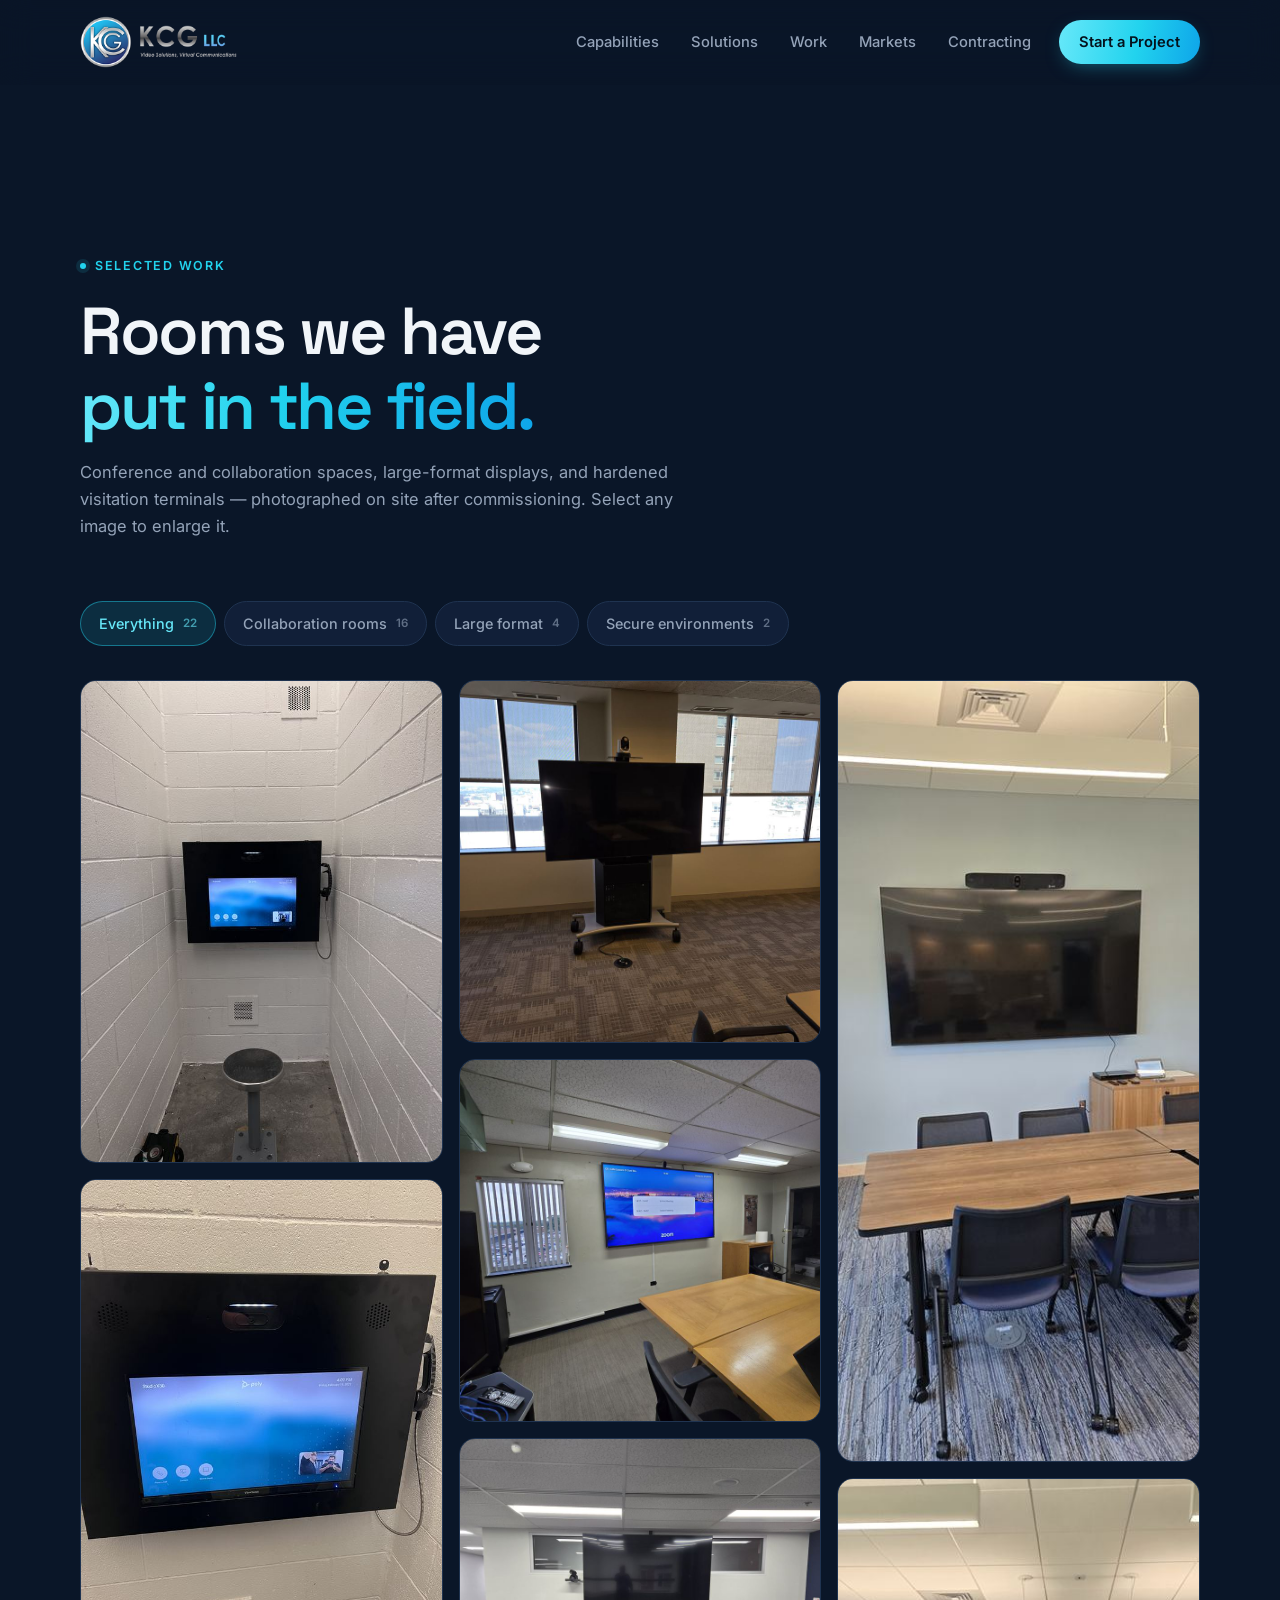
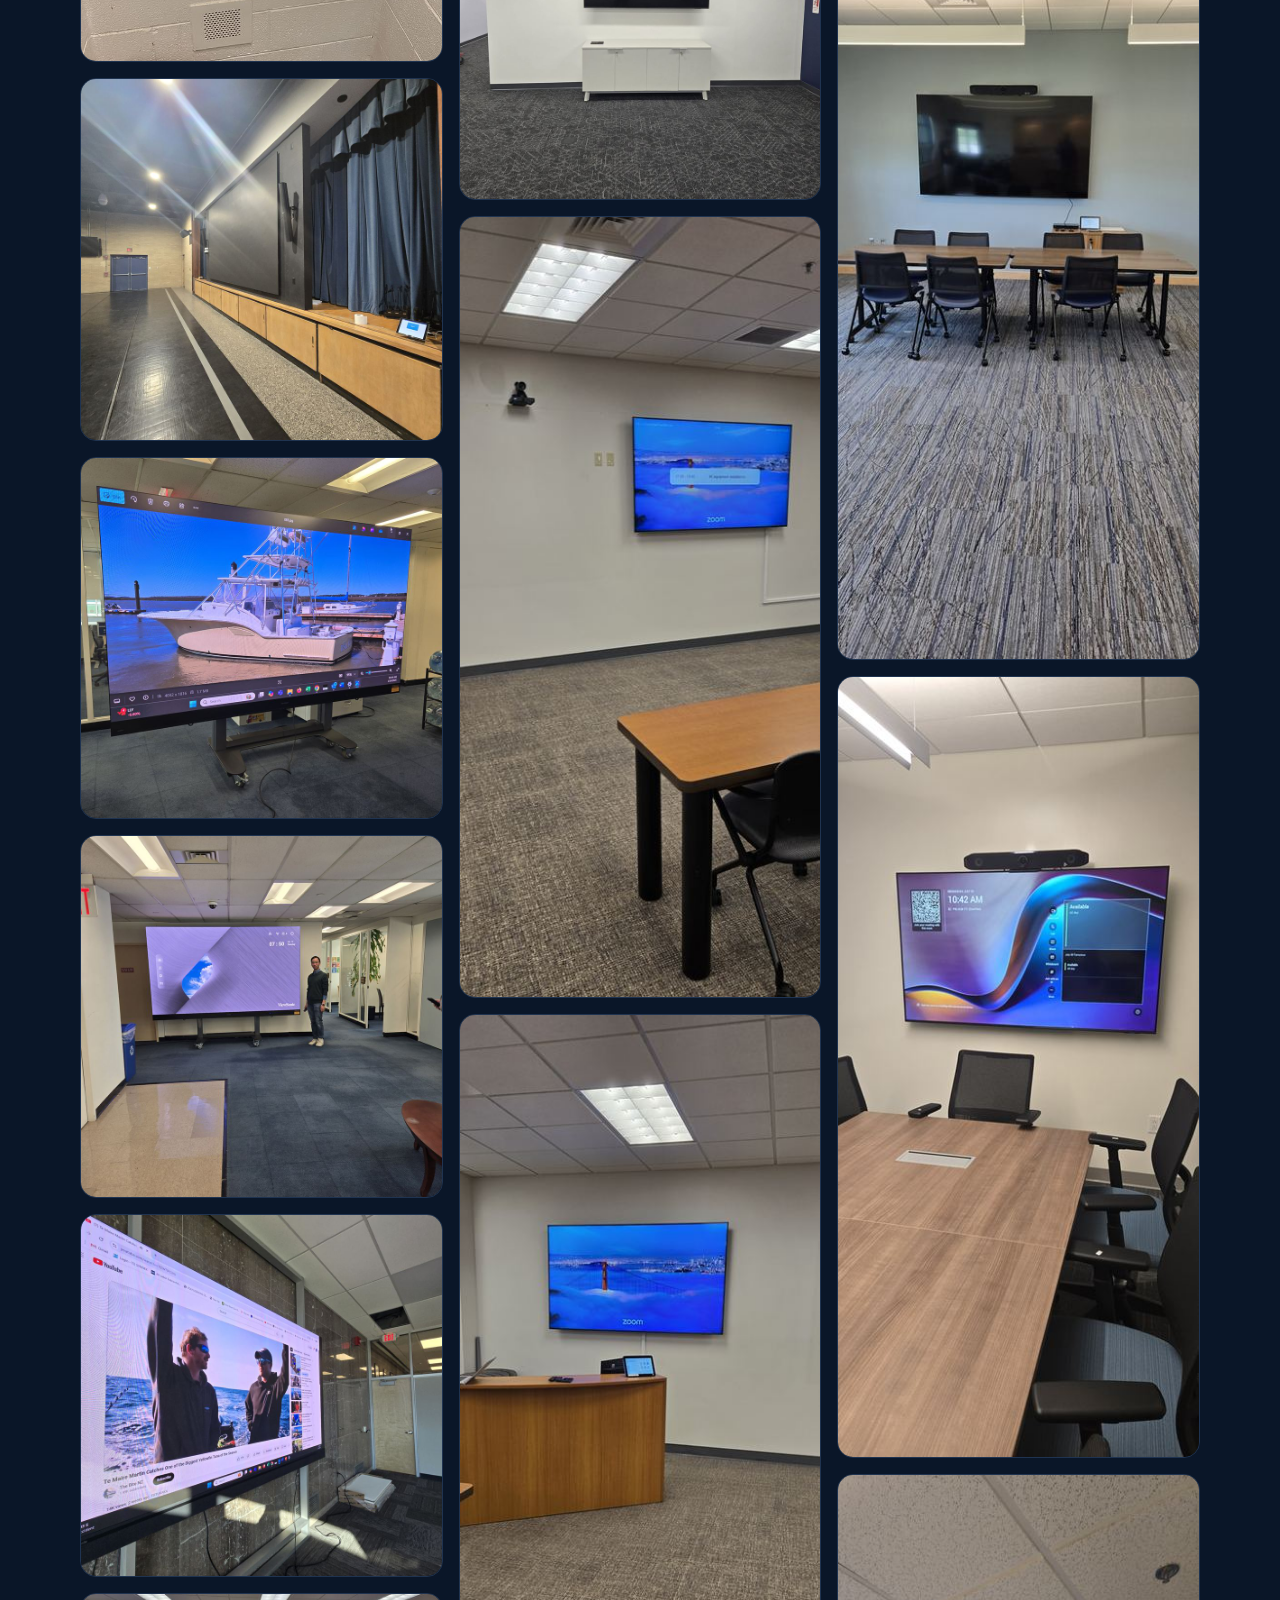
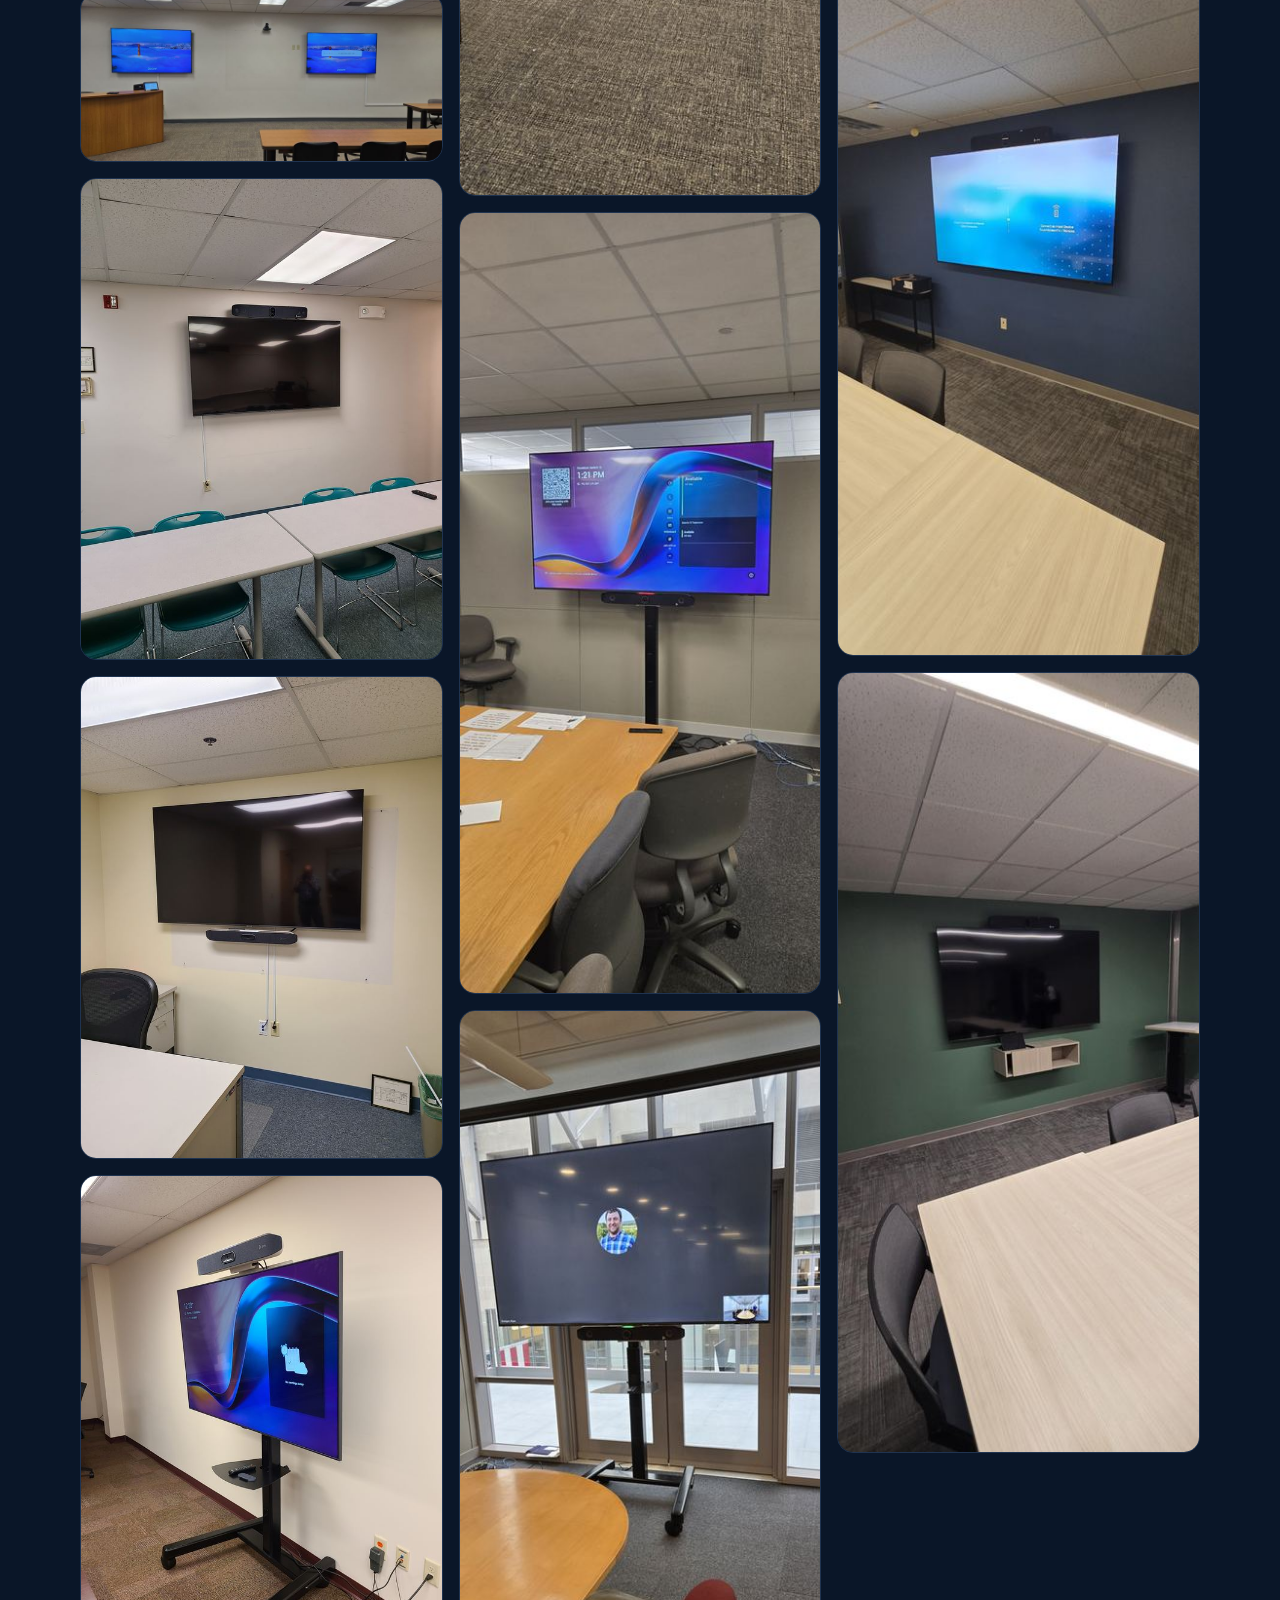
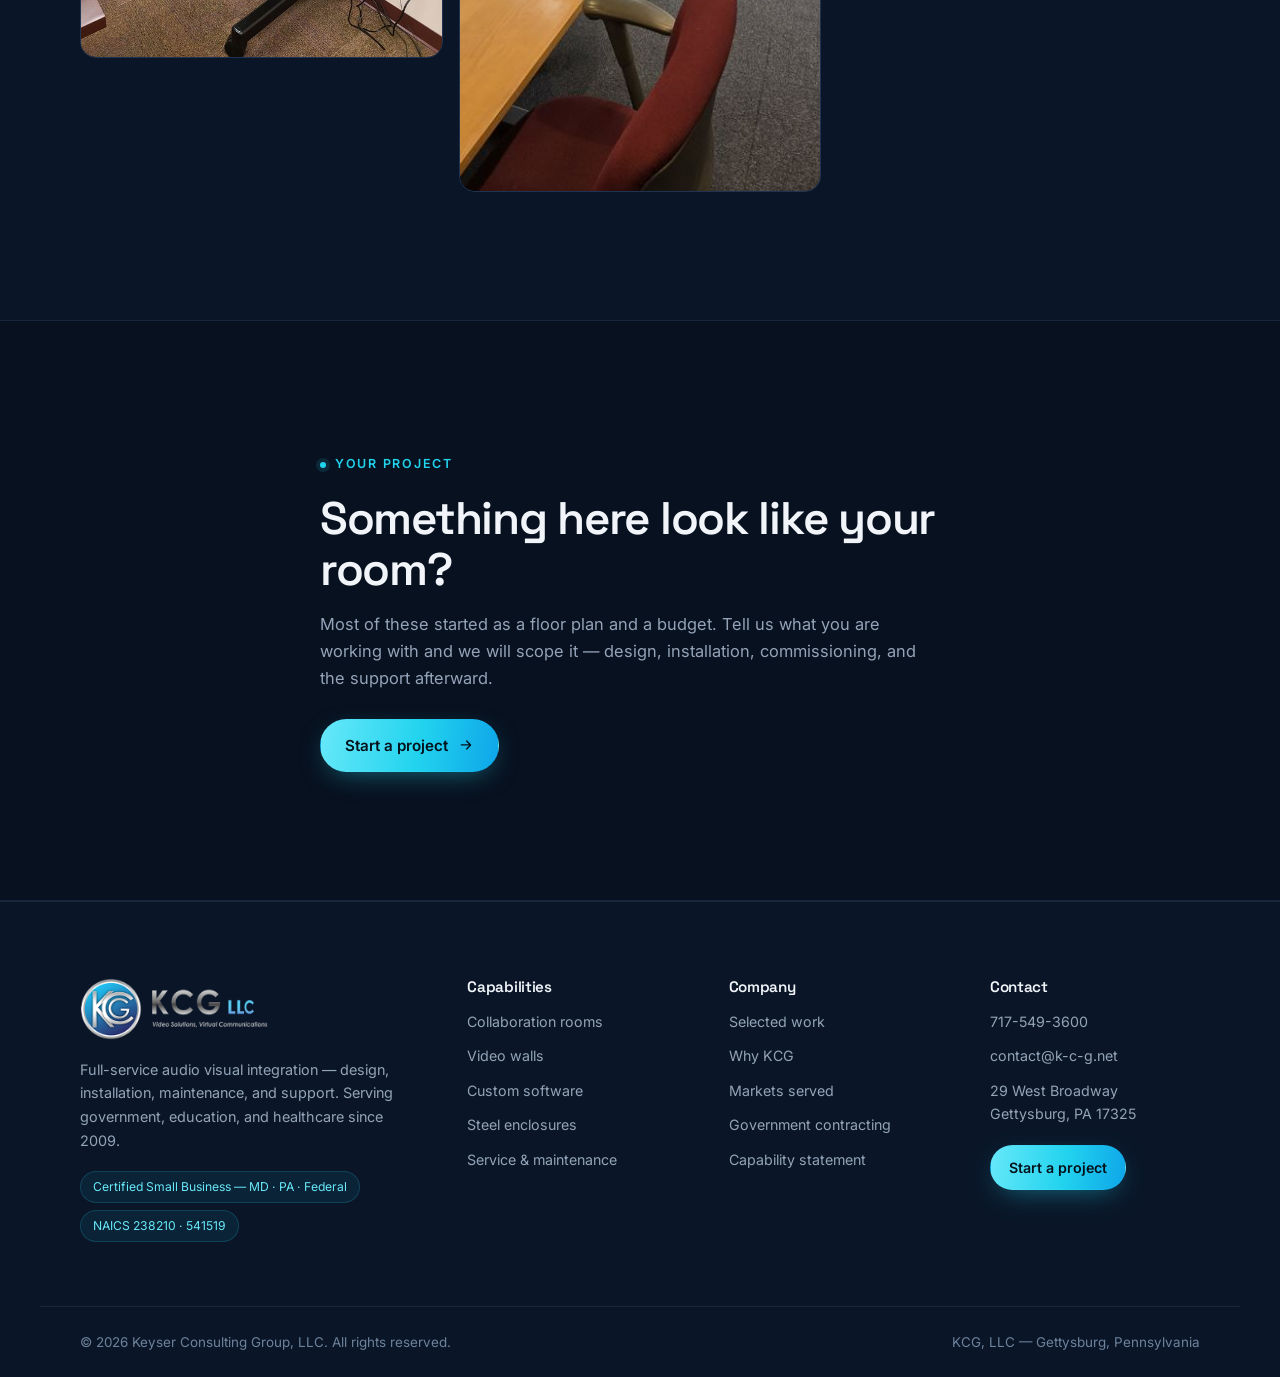
==== commit d5da8197: "Make gallery filter cache-proof; drop 4 near-duplicate photos The filter fix shipped in the previous" ====
--- a/work.html
+++ b/work.html
@@ -23,7 +23,7 @@
 <link rel="preconnect" href="https://fonts.googleapis.com">
 <link rel="preconnect" href="https://fonts.gstatic.com" crossorigin>
 <link href="https://fonts.googleapis.com/css2?family=Inter:wght@400;500;600;700&family=Space+Grotesk:wght@500;600;700&display=swap" rel="stylesheet">
-<link rel="stylesheet" href="assets/styles.css">
+<link rel="stylesheet" href="assets/styles.css?v=3">
 <script>document.documentElement.classList.add('js');</script>
 </head>
 <body id="top">
@@ -73,9 +73,9 @@
       </header>
 
       <div class="gal-filters" role="group" aria-label="Filter work by category">
-      <button class="gal-filter" type="button" data-filter="all" aria-pressed="true">Everything <b>26</b></button>
-      <button class="gal-filter" type="button" data-filter="collab" aria-pressed="false">Collaboration rooms <b>19</b></button>
-      <button class="gal-filter" type="button" data-filter="large" aria-pressed="false">Large format <b>5</b></button>
+      <button class="gal-filter" type="button" data-filter="all" aria-pressed="true">Everything <b>22</b></button>
+      <button class="gal-filter" type="button" data-filter="collab" aria-pressed="false">Collaboration rooms <b>16</b></button>
+      <button class="gal-filter" type="button" data-filter="large" aria-pressed="false">Large format <b>4</b></button>
       <button class="gal-filter" type="button" data-filter="secure" aria-pressed="false">Secure environments <b>2</b></button>
       </div>
 
@@ -105,14 +105,6 @@
         <span class="gal-cap"><strong>Auditorium large-format</strong><span>Large-format display flown beside the stage, with control at the cabinet run below.</span></span>
       </button>
       <button class="gal-item" type="button" data-cat="large"
-              data-full="assets/work/full/auditorium-detail.jpg"
-              data-title="Structural mount detail" data-cap="Rear structure and mount for the auditorium display, sized to the wall and the sightlines.">
-        <span class="gal-tag">Large format</span>
-        <img src="assets/work/thumb/auditorium-detail.jpg" width="800" height="800"
-             loading="lazy" decoding="async" alt="Structural mount detail — Rear structure and mount for the auditorium display, sized to the wall and the sightlines.">
-        <span class="gal-cap"><strong>Structural mount detail</strong><span>Rear structure and mount for the auditorium display, sized to the wall and the sightlines.</span></span>
-      </button>
-      <button class="gal-item" type="button" data-cat="large"
               data-full="assets/work/full/large-format-stand.jpg"
               data-title="Large-format on rolling stand" data-cap="Oversized panel on a mobile base for rooms that need to reconfigure between events.">
         <span class="gal-tag">Large format</span>
@@ -161,14 +153,6 @@
         <span class="gal-cap"><strong>Huddle space</strong><span>Display with soundbar and camera, set into a partitioned office floor.</span></span>
       </button>
       <button class="gal-item" type="button" data-cat="collab"
-              data-full="assets/work/full/huddle-soundbar-02.jpg"
-              data-title="Huddle space, wide" data-cap="The same room from the entry — cabling dressed to the outlet, no exposed runs.">
-        <span class="gal-tag">Collaboration</span>
-        <img src="assets/work/thumb/huddle-soundbar-02.jpg" width="600" height="800"
-             loading="lazy" decoding="async" alt="Huddle space, wide — The same room from the entry — cabling dressed to the outlet, no exposed runs.">
-        <span class="gal-cap"><strong>Huddle space, wide</strong><span>The same room from the entry — cabling dressed to the outlet, no exposed runs.</span></span>
-      </button>
-      <button class="gal-item" type="button" data-cat="collab"
               data-full="assets/work/full/mobile-cart-01.jpg"
               data-title="Mobile conferencing cart" data-cap="Display and video bar on a rolling stand, ready for a room without permanent infrastructure.">
         <span class="gal-tag">Collaboration</span>
@@ -177,14 +161,6 @@
         <span class="gal-cap"><strong>Mobile conferencing cart</strong><span>Display and video bar on a rolling stand, ready for a room without permanent infrastructure.</span></span>
       </button>
       <button class="gal-item" type="button" data-cat="collab"
-              data-full="assets/work/full/mobile-cart-02.jpg"
-              data-title="Cart, front elevation" data-cap="Same cart squared up — shelf for the codec, cable management down the column.">
-        <span class="gal-tag">Collaboration</span>
-        <img src="assets/work/thumb/mobile-cart-02.jpg" width="600" height="800"
-             loading="lazy" decoding="async" alt="Cart, front elevation — Same cart squared up — shelf for the codec, cable management down the column.">
-        <span class="gal-cap"><strong>Cart, front elevation</strong><span>Same cart squared up — shelf for the codec, cable management down the column.</span></span>
-      </button>
-      <button class="gal-item" type="button" data-cat="collab"
               data-full="assets/work/full/executive-cart.jpg"
               data-title="Executive mobile unit" data-cap="Large display and PTZ camera on a mobile base in a window-lined corner office.">
         <span class="gal-tag">Collaboration</span>
@@ -199,14 +175,6 @@
         <img src="assets/work/thumb/zoom-room-01.jpg" width="800" height="800"
              loading="lazy" decoding="async" alt="Zoom Room — Wall display running Zoom Rooms, positioned for the existing table geometry.">
         <span class="gal-cap"><strong>Zoom Room</strong><span>Wall display running Zoom Rooms, positioned for the existing table geometry.</span></span>
-      </button>
-      <button class="gal-item" type="button" data-cat="collab"
-              data-full="assets/work/full/zoom-room-02.jpg"
-              data-title="Zoom Room, seated view" data-cap="The same room from a participant seat — what the far end actually frames.">
-        <span class="gal-tag">Collaboration</span>
-        <img src="assets/work/thumb/zoom-room-02.jpg" width="800" height="800"
-             loading="lazy" decoding="async" alt="Zoom Room, seated view — The same room from a participant seat — what the far end actually frames.">
-        <span class="gal-cap"><strong>Zoom Room, seated view</strong><span>The same room from a participant seat — what the far end actually frames.</span></span>
       </button>
       <button class="gal-item" type="button" data-cat="collab"
               data-full="assets/work/full/boardroom-credenza.jpg"
@@ -373,7 +341,7 @@
   </div>
 </footer>
 
-<script src="assets/script.js"></script>
-<script src="assets/gallery.js"></script>
+<script src="assets/script.js?v=3"></script>
+<script src="assets/gallery.js?v=3"></script>
 </body>
 </html>
--- a/assets/styles.css
+++ b/assets/styles.css
@@ -696,6 +696,9 @@
   font-family: inherit; color: inherit;
   transition: border-color .3s var(--ease), box-shadow .3s var(--ease);
 }
+/* .gal-item sets an explicit display, which beats the UA sheet's
+   [hidden] { display: none } — without this, filtering hides nothing. */
+.gal-item[hidden] { display: none; }
 .gal-item:hover { border-color: rgba(34, 211, 238, .4); box-shadow: var(--shadow-sm); }
 .gal-item img { display: block; width: 100%; height: auto; transition: transform .7s var(--ease); }
 .gal-item:hover img { transform: scale(1.045); }
